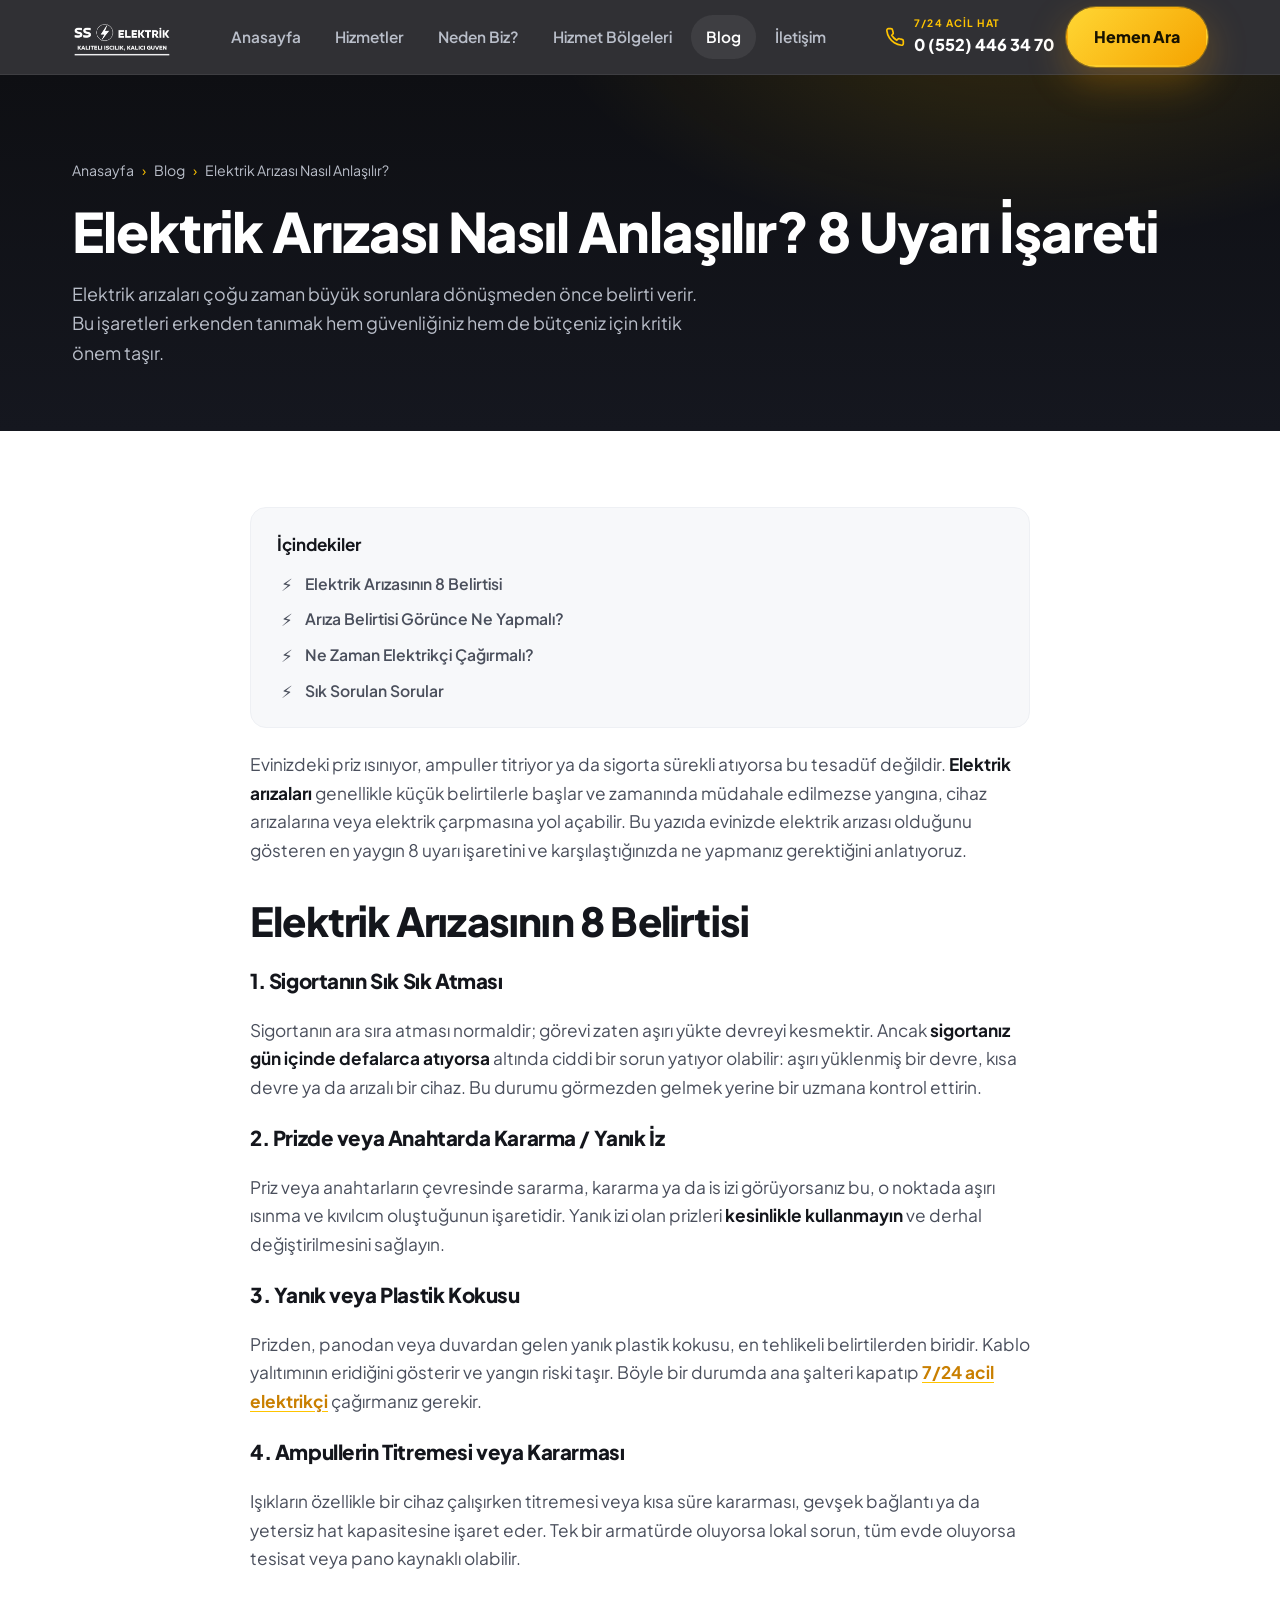
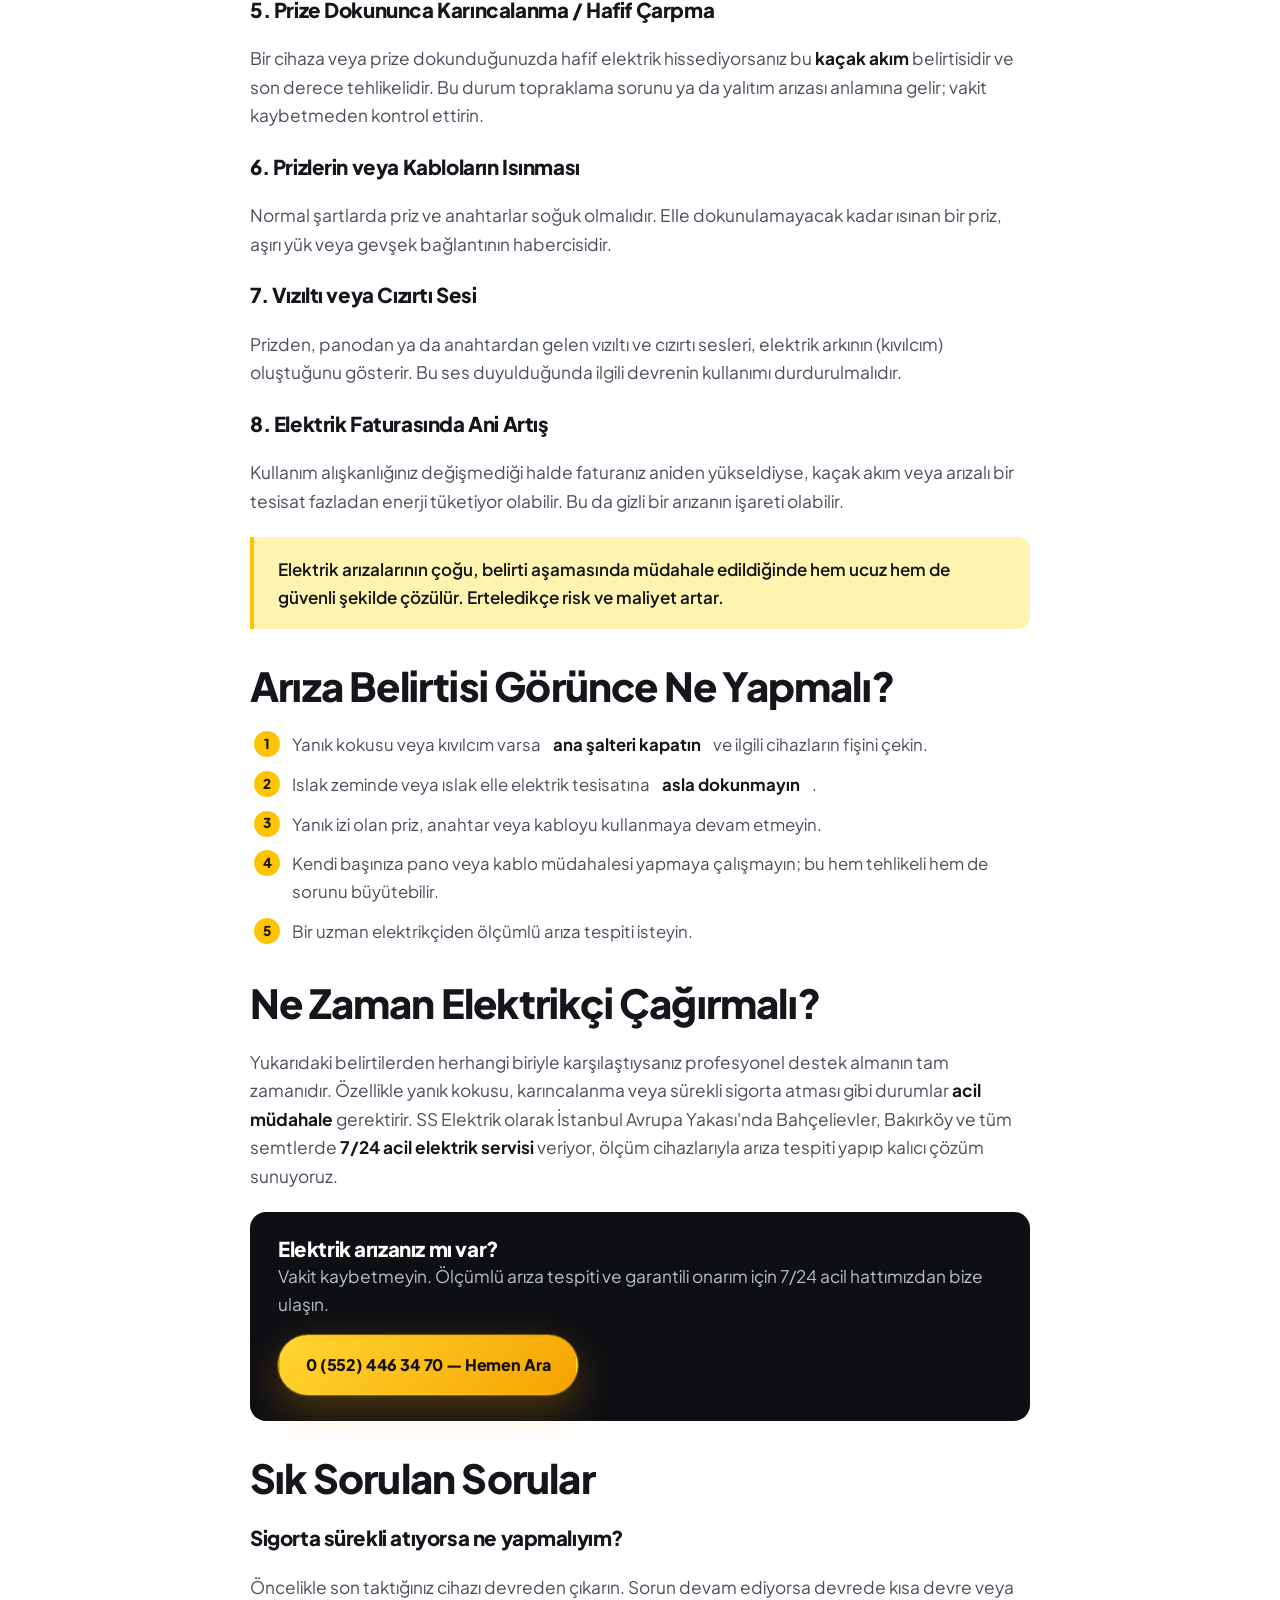
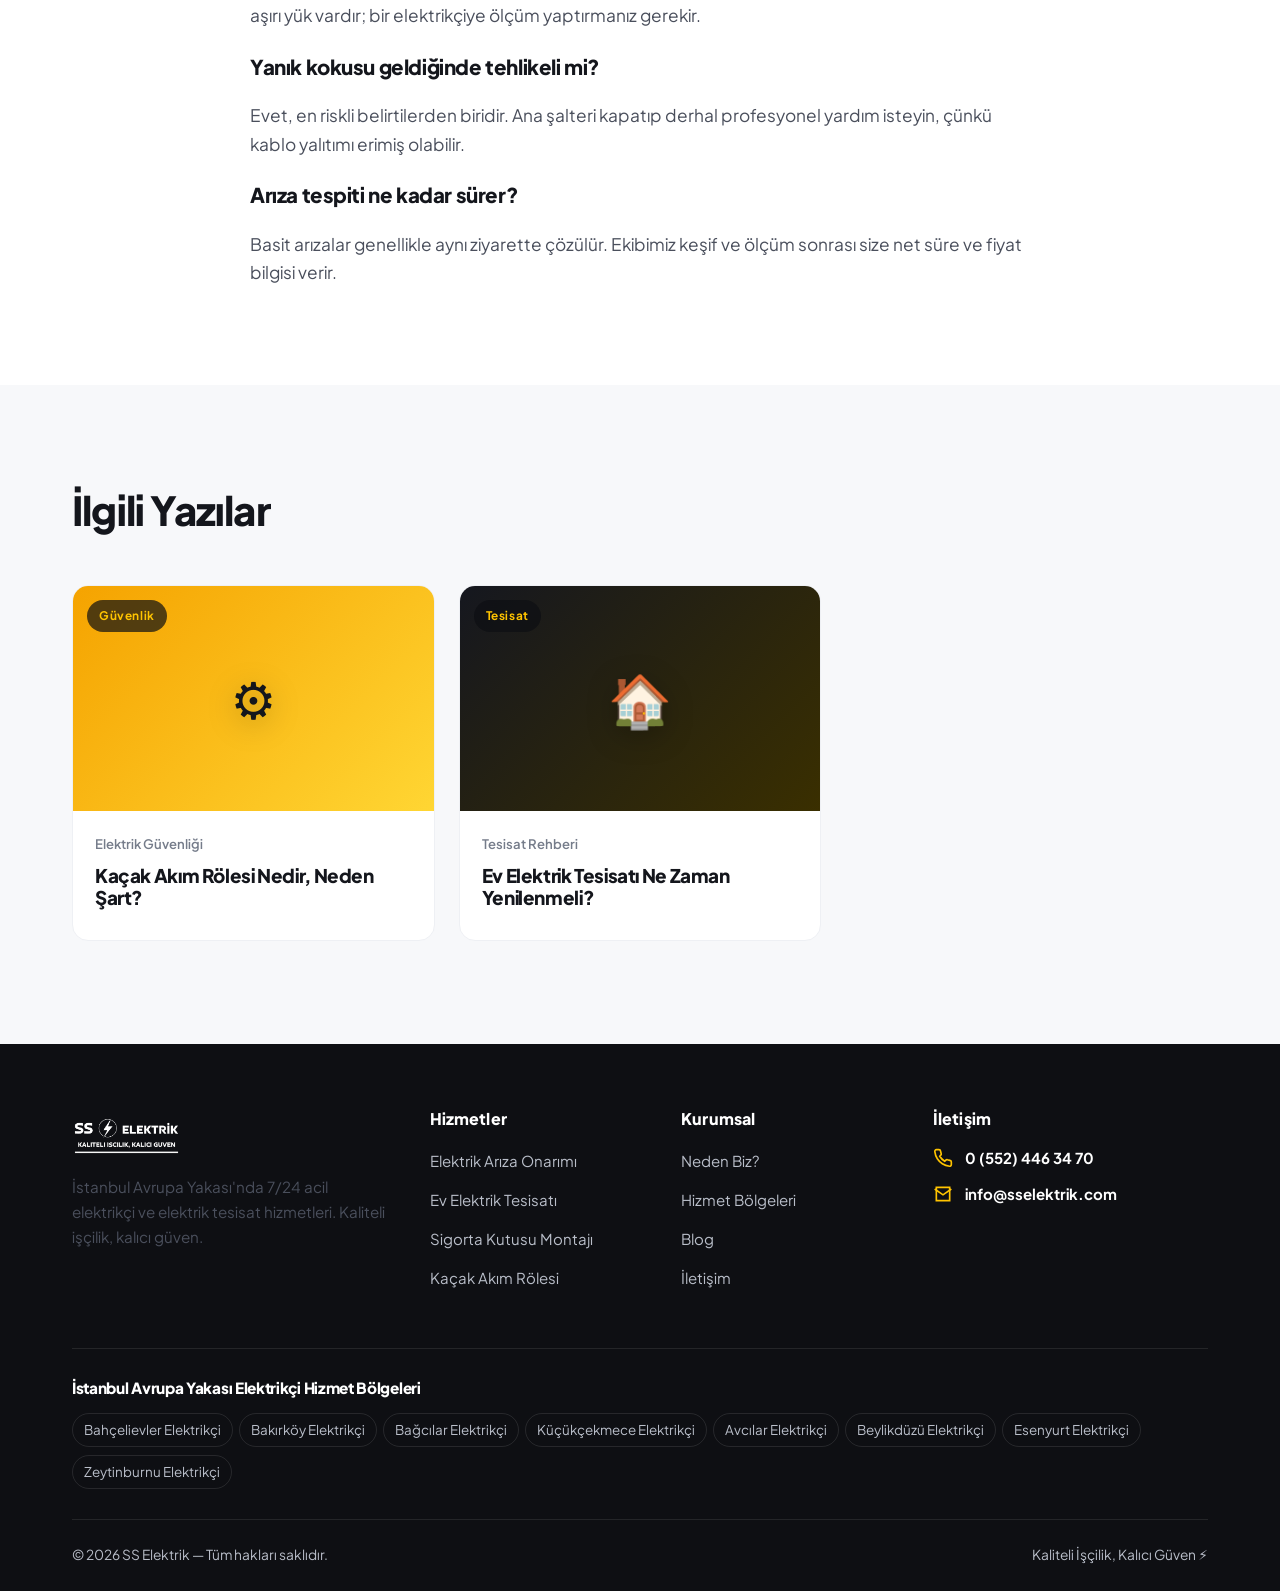
==== blog-elektrik-arizasi-nasil-anlasilir.html @ e943d716 "SS Elektrik web sitesi ilk sürüm" ====
<!doctype html>
<html lang="tr">
<head>
<meta charset="utf-8">
<meta name="viewport" content="width=device-width, initial-scale=1">
<title>Elektrik Arızası Nasıl Anlaşılır? 8 Uyarı İşareti | SS Elektrik</title>
<meta name="description" content="Evinizde elektrik arızası olduğunu gösteren 8 önemli belirti: sigorta atması, prizde kararma, yanık kokusu ve daha fazlası. İstanbul Avrupa Yakası 7/24 acil elektrikçi için SS Elektrik.">
<meta name="keywords" content="elektrik arızası nasıl anlaşılır, sigorta atması, prizde kararma, elektrik kaçağı belirtileri, kısa devre, acil elektrikçi istanbul">
<meta name="author" content="SS Elektrik">
<meta name="robots" content="index, follow, max-image-preview:large">
<link rel="canonical" href="https://sselektrik.com/blog-elektrik-arizasi-nasil-anlasilir.html">
<meta property="og:type" content="article">
<meta property="og:locale" content="tr_TR">
<meta property="og:title" content="Elektrik Arızası Nasıl Anlaşılır? 8 Uyarı İşareti">
<meta property="og:description" content="Evinizde elektrik arızası olduğunu gösteren 8 önemli belirti ve yapmanız gerekenler.">
<meta property="og:url" content="https://sselektrik.com/blog-elektrik-arizasi-nasil-anlasilir.html">
<meta property="og:image" content="https://sselektrik.com/assets/logo-color.png">
<meta name="theme-color" content="#0E0F13">
<link rel="icon" type="image/png" href="assets/logo-color.png">
<link rel="preconnect" href="https://fonts.googleapis.com">
<link rel="preconnect" href="https://fonts.gstatic.com" crossorigin>
<link href="https://fonts.googleapis.com/css2?family=Plus+Jakarta+Sans:wght@400;500;600;700;800&display=swap" rel="stylesheet">
<link rel="stylesheet" href="css/style.css">
<script type="application/ld+json">
{
  "@context": "https://schema.org",
  "@type": "BlogPosting",
  "headline": "Elektrik Arızası Nasıl Anlaşılır? 8 Uyarı İşareti",
  "description": "Evinizde elektrik arızası olduğunu gösteren 8 önemli belirti ve yapmanız gerekenler.",
  "image": "https://sselektrik.com/assets/logo-color.png",
  "author": { "@type": "Organization", "name": "SS Elektrik" },
  "publisher": { "@type": "Organization", "name": "SS Elektrik", "logo": { "@type": "ImageObject", "url": "https://sselektrik.com/assets/logo-color.png" } },
  "datePublished": "2026-01-15",
  "dateModified": "2026-07-08",
  "mainEntityOfPage": "https://sselektrik.com/blog-elektrik-arizasi-nasil-anlasilir.html"
}
</script>
</head>
<body>

<header class="site-header">
  <div class="container header-inner">
    <a href="index.html" class="brand"><img src="assets/logo-white.png" alt="SS Elektrik logo"></a>
    <nav class="nav" aria-label="Ana menü">
      <a href="index.html">Anasayfa</a>
      <a href="index.html#hizmetler">Hizmetler</a>
      <a href="index.html#neden-biz">Neden Biz?</a>
      <a href="index.html#bolgeler">Hizmet Bölgeleri</a>
      <a href="blog.html" class="active">Blog</a>
      <a href="index.html#iletisim">İletişim</a>
    </nav>
    <div class="header-cta">
      <a href="tel:+905524463470" class="header-phone">
        <svg viewBox="0 0 24 24" fill="none" stroke="currentColor" stroke-width="2"><path d="M22 16.9v3a2 2 0 0 1-2.2 2 19.8 19.8 0 0 1-8.6-3 19.5 19.5 0 0 1-6-6 19.8 19.8 0 0 1-3-8.6A2 2 0 0 1 4.1 2h3a2 2 0 0 1 2 1.7c.1 1 .4 1.9.7 2.8a2 2 0 0 1-.5 2.1L8.1 9.9a16 16 0 0 0 6 6l1.3-1.3a2 2 0 0 1 2.1-.4c.9.3 1.8.6 2.8.7a2 2 0 0 1 1.7 2z"/></svg>
        <span><small>7/24 Acil Hat</small>0 (552) 446 34 70</span>
      </a>
      <a href="tel:+905524463470" class="btn btn-primary">Hemen Ara</a>
    </div>
    <button class="nav-toggle" aria-label="Menüyü aç"><svg viewBox="0 0 24 24" fill="none" stroke="currentColor" stroke-width="2"><path d="M3 12h18M3 6h18M3 18h18"/></svg></button>
  </div>
</header>

<section class="page-hero">
  <div class="container">
    <nav class="breadcrumb"><a href="index.html">Anasayfa</a> <span>›</span> <a href="blog.html">Blog</a> <span>›</span> Elektrik Arızası Nasıl Anlaşılır?</nav>
    <h1>Elektrik Arızası Nasıl Anlaşılır? 8 Uyarı İşareti</h1>
    <p class="lead">Elektrik arızaları çoğu zaman büyük sorunlara dönüşmeden önce belirti verir. Bu işaretleri erkenden tanımak hem güvenliğiniz hem de bütçeniz için kritik önem taşır.</p>
  </div>
</section>

<article class="article container">
  <div class="toc">
    <b>İçindekiler</b>
    <ul>
      <li><a href="#belirtiler">Elektrik Arızasının 8 Belirtisi</a></li>
      <li><a href="#ne-yapmali">Arıza Belirtisi Görünce Ne Yapmalı?</a></li>
      <li><a href="#profesyonel">Ne Zaman Elektrikçi Çağırmalı?</a></li>
      <li><a href="#sss">Sık Sorulan Sorular</a></li>
    </ul>
  </div>

  <p>Evinizdeki priz ısınıyor, ampuller titriyor ya da sigorta sürekli atıyorsa bu tesadüf değildir. <strong>Elektrik arızaları</strong> genellikle küçük belirtilerle başlar ve zamanında müdahale edilmezse yangına, cihaz arızalarına veya elektrik çarpmasına yol açabilir. Bu yazıda evinizde elektrik arızası olduğunu gösteren en yaygın 8 uyarı işaretini ve karşılaştığınızda ne yapmanız gerektiğini anlatıyoruz.</p>

  <h2 id="belirtiler">Elektrik Arızasının 8 Belirtisi</h2>

  <h3>1. Sigortanın Sık Sık Atması</h3>
  <p>Sigortanın ara sıra atması normaldir; görevi zaten aşırı yükte devreyi kesmektir. Ancak <strong>sigortanız gün içinde defalarca atıyorsa</strong> altında ciddi bir sorun yatıyor olabilir: aşırı yüklenmiş bir devre, kısa devre ya da arızalı bir cihaz. Bu durumu görmezden gelmek yerine bir uzmana kontrol ettirin.</p>

  <h3>2. Prizde veya Anahtarda Kararma / Yanık İz</h3>
  <p>Priz veya anahtarların çevresinde sararma, kararma ya da is izi görüyorsanız bu, o noktada aşırı ısınma ve kıvılcım oluştuğunun işaretidir. Yanık izi olan prizleri <strong>kesinlikle kullanmayın</strong> ve derhal değiştirilmesini sağlayın.</p>

  <h3>3. Yanık veya Plastik Kokusu</h3>
  <p>Prizden, panodan veya duvardan gelen yanık plastik kokusu, en tehlikeli belirtilerden biridir. Kablo yalıtımının eridiğini gösterir ve yangın riski taşır. Böyle bir durumda ana şalteri kapatıp <a href="index.html#iletisim" class="inline">7/24 acil elektrikçi</a> çağırmanız gerekir.</p>

  <h3>4. Ampullerin Titremesi veya Kararması</h3>
  <p>Işıkların özellikle bir cihaz çalışırken titremesi veya kısa süre kararması, gevşek bağlantı ya da yetersiz hat kapasitesine işaret eder. Tek bir armatürde oluyorsa lokal sorun, tüm evde oluyorsa tesisat veya pano kaynaklı olabilir.</p>

  <h3>5. Prize Dokununca Karıncalanma / Hafif Çarpma</h3>
  <p>Bir cihaza veya prize dokunduğunuzda hafif elektrik hissediyorsanız bu <strong>kaçak akım</strong> belirtisidir ve son derece tehlikelidir. Bu durum topraklama sorunu ya da yalıtım arızası anlamına gelir; vakit kaybetmeden kontrol ettirin.</p>

  <h3>6. Prizlerin veya Kabloların Isınması</h3>
  <p>Normal şartlarda priz ve anahtarlar soğuk olmalıdır. Elle dokunulamayacak kadar ısınan bir priz, aşırı yük veya gevşek bağlantının habercisidir.</p>

  <h3>7. Vızıltı veya Cızırtı Sesi</h3>
  <p>Prizden, panodan ya da anahtardan gelen vızıltı ve cızırtı sesleri, elektrik arkının (kıvılcım) oluştuğunu gösterir. Bu ses duyulduğunda ilgili devrenin kullanımı durdurulmalıdır.</p>

  <h3>8. Elektrik Faturasında Ani Artış</h3>
  <p>Kullanım alışkanlığınız değişmediği halde faturanız aniden yükseldiyse, kaçak akım veya arızalı bir tesisat fazladan enerji tüketiyor olabilir. Bu da gizli bir arızanın işareti olabilir.</p>

  <blockquote>Elektrik arızalarının çoğu, belirti aşamasında müdahale edildiğinde hem ucuz hem de güvenli şekilde çözülür. Erteledikçe risk ve maliyet artar.</blockquote>

  <h2 id="ne-yapmali">Arıza Belirtisi Görünce Ne Yapmalı?</h2>
  <ol>
    <li>Yanık kokusu veya kıvılcım varsa <strong>ana şalteri kapatın</strong> ve ilgili cihazların fişini çekin.</li>
    <li>Islak zeminde veya ıslak elle elektrik tesisatına <strong>asla dokunmayın</strong>.</li>
    <li>Yanık izi olan priz, anahtar veya kabloyu kullanmaya devam etmeyin.</li>
    <li>Kendi başınıza pano veya kablo müdahalesi yapmaya çalışmayın; bu hem tehlikeli hem de sorunu büyütebilir.</li>
    <li>Bir uzman elektrikçiden ölçümlü arıza tespiti isteyin.</li>
  </ol>

  <h2 id="profesyonel">Ne Zaman Elektrikçi Çağırmalı?</h2>
  <p>Yukarıdaki belirtilerden herhangi biriyle karşılaştıysanız profesyonel destek almanın tam zamanıdır. Özellikle yanık kokusu, karıncalanma veya sürekli sigorta atması gibi durumlar <strong>acil müdahale</strong> gerektirir. SS Elektrik olarak İstanbul Avrupa Yakası'nda Bahçelievler, Bakırköy ve tüm semtlerde <strong>7/24 acil elektrik servisi</strong> veriyor, ölçüm cihazlarıyla arıza tespiti yapıp kalıcı çözüm sunuyoruz.</p>

  <div class="callout">
    <h3>Elektrik arızanız mı var?</h3>
    <p>Vakit kaybetmeyin. Ölçümlü arıza tespiti ve garantili onarım için 7/24 acil hattımızdan bize ulaşın.</p>
    <a href="tel:+905524463470" class="btn btn-primary">0 (552) 446 34 70 — Hemen Ara</a>
  </div>

  <h2 id="sss">Sık Sorulan Sorular</h2>
  <h3>Sigorta sürekli atıyorsa ne yapmalıyım?</h3>
  <p>Öncelikle son taktığınız cihazı devreden çıkarın. Sorun devam ediyorsa devrede kısa devre veya aşırı yük vardır; bir elektrikçiye ölçüm yaptırmanız gerekir.</p>
  <h3>Yanık kokusu geldiğinde tehlikeli mi?</h3>
  <p>Evet, en riskli belirtilerden biridir. Ana şalteri kapatıp derhal profesyonel yardım isteyin, çünkü kablo yalıtımı erimiş olabilir.</p>
  <h3>Arıza tespiti ne kadar sürer?</h3>
  <p>Basit arızalar genellikle aynı ziyarette çözülür. Ekibimiz keşif ve ölçüm sonrası size net süre ve fiyat bilgisi verir.</p>
</article>

<!-- İlgili yazılar -->
<section class="section related">
  <div class="container">
    <div class="section-head"><h2>İlgili Yazılar</h2></div>
    <div class="blog-grid">
      <article class="post-card">
        <a href="blog-kacak-akim-rolesi-nedir.html" class="post-thumb t2"><span class="pt-icon">⚙️</span><span class="pt-tag">Güvenlik</span></a>
        <div class="post-body"><div class="meta">Elektrik Güvenliği</div><h3><a href="blog-kacak-akim-rolesi-nedir.html">Kaçak Akım Rölesi Nedir, Neden Şart?</a></h3></div>
      </article>
      <article class="post-card">
        <a href="blog-ev-elektrik-tesisati-yenileme.html" class="post-thumb t3"><span class="pt-icon">🏠</span><span class="pt-tag">Tesisat</span></a>
        <div class="post-body"><div class="meta">Tesisat Rehberi</div><h3><a href="blog-ev-elektrik-tesisati-yenileme.html">Ev Elektrik Tesisatı Ne Zaman Yenilenmeli?</a></h3></div>
      </article>
    </div>
  </div>
</section>

<footer class="site-footer">
  <div class="container">
    <div class="footer-top">
      <div class="footer-brand">
        <img src="assets/logo-white.png" alt="SS Elektrik logo">
        <p>İstanbul Avrupa Yakası'nda 7/24 acil elektrikçi ve elektrik tesisat hizmetleri. Kaliteli işçilik, kalıcı güven.</p>
      </div>
      <div class="footer-col">
        <h4>Hizmetler</h4>
        <ul>
          <li><a href="index.html#hizmetler">Elektrik Arıza Onarımı</a></li>
          <li><a href="index.html#hizmetler">Ev Elektrik Tesisatı</a></li>
          <li><a href="index.html#hizmetler">Sigorta Kutusu Montajı</a></li>
          <li><a href="index.html#hizmetler">Kaçak Akım Rölesi</a></li>
        </ul>
      </div>
      <div class="footer-col">
        <h4>Kurumsal</h4>
        <ul>
          <li><a href="index.html#neden-biz">Neden Biz?</a></li>
          <li><a href="index.html#bolgeler">Hizmet Bölgeleri</a></li>
          <li><a href="blog.html">Blog</a></li>
          <li><a href="index.html#iletisim">İletişim</a></li>
        </ul>
      </div>
      <div class="footer-col">
        <h4>İletişim</h4>
        <ul class="footer-contact">
          <li><svg viewBox="0 0 24 24" fill="none" stroke="currentColor" stroke-width="2"><path d="M22 16.9v3a2 2 0 0 1-2.2 2 19.8 19.8 0 0 1-8.6-3 19.5 19.5 0 0 1-6-6 19.8 19.8 0 0 1-3-8.6A2 2 0 0 1 4.1 2h3a2 2 0 0 1 2 1.7c.1 1 .4 1.9.7 2.8a2 2 0 0 1-.5 2.1L8.1 9.9a16 16 0 0 0 6 6l1.3-1.3a2 2 0 0 1 2.1-.4c.9.3 1.8.6 2.8.7a2 2 0 0 1 1.7 2z"/></svg><a href="tel:+905524463470">0 (552) 446 34 70</a></li>
          <li><svg viewBox="0 0 24 24" fill="none" stroke="currentColor" stroke-width="2"><path d="M4 4h16v16H4z"/><path d="m22 6-10 7L2 6"/></svg><a href="mailto:info@sselektrik.com">info@sselektrik.com</a></li>
        </ul>
      </div>
    </div>
    <div class="footer-areas">
      <h4>İstanbul Avrupa Yakası Elektrikçi Hizmet Bölgeleri</h4>
      <div class="area-links">
        <a href="index.html#bolgeler">Bahçelievler Elektrikçi</a>
        <a href="index.html#bolgeler">Bakırköy Elektrikçi</a>
        <a href="index.html#bolgeler">Bağcılar Elektrikçi</a>
        <a href="index.html#bolgeler">Küçükçekmece Elektrikçi</a>
        <a href="index.html#bolgeler">Avcılar Elektrikçi</a>
        <a href="index.html#bolgeler">Beylikdüzü Elektrikçi</a>
        <a href="index.html#bolgeler">Esenyurt Elektrikçi</a>
        <a href="index.html#bolgeler">Zeytinburnu Elektrikçi</a>
      </div>
    </div>
    <div class="footer-bottom">
      <span>© <span id="year">2026</span> SS Elektrik — Tüm hakları saklıdır.</span>
      <span>Kaliteli İşçilik, Kalıcı Güven ⚡</span>
    </div>
  </div>
</footer>

<div class="mobile-call-bar">
  <a href="tel:+905524463470" class="m-call"><svg viewBox="0 0 24 24" fill="none" stroke="currentColor" stroke-width="2"><path d="M22 16.9v3a2 2 0 0 1-2.2 2 19.8 19.8 0 0 1-8.6-3 19.5 19.5 0 0 1-6-6 19.8 19.8 0 0 1-3-8.6A2 2 0 0 1 4.1 2h3a2 2 0 0 1 2 1.7c.1 1 .4 1.9.7 2.8a2 2 0 0 1-.5 2.1L8.1 9.9a16 16 0 0 0 6 6l1.3-1.3a2 2 0 0 1 2.1-.4c.9.3 1.8.6 2.8.7a2 2 0 0 1 1.7 2z"/></svg> Hemen Ara</a>
  <a href="https://wa.me/905524463470" class="m-wa" target="_blank" rel="noopener"><svg viewBox="0 0 24 24" fill="currentColor"><path d="M.057 24l1.687-6.163a11.867 11.867 0 0 1-1.587-5.946C.16 5.335 5.495 0 12.05 0a11.817 11.817 0 0 1 8.413 3.488 11.824 11.824 0 0 1 3.48 8.414c-.003 6.557-5.338 11.892-11.893 11.892a11.9 11.9 0 0 1-5.688-1.448L.057 24zm6.597-3.807c1.676.995 3.276 1.591 5.392 1.592 5.448 0 9.886-4.434 9.889-9.885.002-5.462-4.415-9.89-9.881-9.892-5.452 0-9.887 4.434-9.889 9.884a9.87 9.87 0 0 0 1.517 5.26l-.999 3.648 3.741-.981zm11.387-5.464c-.074-.124-.272-.198-.57-.347-.297-.149-1.758-.868-2.031-.967-.272-.099-.47-.149-.669.149-.198.297-.768.967-.941 1.165-.173.198-.347.223-.644.074-.297-.149-1.255-.462-2.39-1.475-.883-.788-1.48-1.761-1.653-2.059-.173-.297-.018-.458.13-.606.134-.133.297-.347.446-.521.151-.172.2-.296.3-.495.099-.198.05-.372-.025-.521-.075-.148-.669-1.611-.916-2.206-.242-.579-.487-.501-.669-.51l-.57-.01c-.198 0-.52.074-.792.372s-1.04 1.017-1.04 2.479 1.065 2.876 1.213 3.074c.149.198 2.095 3.2 5.076 4.487.709.306 1.263.489 1.694.626.712.226 1.36.194 1.872.118.571-.085 1.758-.719 2.006-1.413.248-.695.248-1.29.173-1.414z"/></svg> WhatsApp</a>
</div>

<script src="js/main.js"></script>
</body>
</html>
---- css/style.css ----
/* ==========================================================================
   SS ELEKTRİK — Kurumsal Web Sitesi
   Marka: Sarı / Altın tonları • Koyu zemin • Acil elektrik servisi
   ========================================================================== */

:root {
  /* Marka renkleri */
  --yellow: #FFC400;
  --yellow-bright: #FFD633;
  --yellow-soft: #FFF3B0;
  --gold: #F5A300;
  --gold-deep: #C97F00;

  /* Nötr / zemin */
  --ink: #0E0F13;
  --ink-2: #15171F;
  --ink-3: #1D2029;
  --line: #2A2D38;

  --paper: #FFFFFF;
  --paper-2: #F7F8FA;
  --paper-3: #EEF0F4;

  --text: #14161C;
  --text-soft: #4A4F5C;
  --text-mut: #757C8A;
  --text-invert: #F4F5F7;
  --text-invert-soft: #B9BEC9;

  --danger: #E4362B;

  /* Sistem */
  --radius: 16px;
  --radius-sm: 10px;
  --radius-lg: 26px;
  --shadow-sm: 0 2px 8px rgba(14, 15, 19, .06);
  --shadow: 0 12px 34px rgba(14, 15, 19, .10);
  --shadow-lg: 0 26px 60px rgba(14, 15, 19, .16);
  --glow: 0 0 0 1px rgba(255,196,0,.35), 0 14px 40px rgba(255,163,0,.28);
  --maxw: 1180px;
  --ease: cubic-bezier(.22,.61,.36,1);

  --font: "Plus Jakarta Sans", "Segoe UI", system-ui, -apple-system, Roboto, Arial, sans-serif;
}

/* Reset ------------------------------------------------------------------ */
* { margin: 0; padding: 0; box-sizing: border-box; }
html { scroll-behavior: smooth; -webkit-text-size-adjust: 100%; }
body {
  font-family: var(--font);
  color: var(--text);
  background: var(--paper);
  line-height: 1.65;
  font-size: 17px;
  overflow-x: hidden;
  -webkit-font-smoothing: antialiased;
}
img { max-width: 100%; display: block; }
a { color: inherit; text-decoration: none; }
ul { list-style: none; }
h1, h2, h3, h4 { line-height: 1.15; font-weight: 800; letter-spacing: -.02em; color: var(--text); }
h1 { font-size: clamp(2rem, 5.2vw, 3.4rem); }
h2 { font-size: clamp(1.6rem, 3.6vw, 2.5rem); }
h3 { font-size: clamp(1.15rem, 2vw, 1.4rem); }
p  { color: var(--text-soft); }
section { position: relative; }
[id] { scroll-margin-top: 88px; } /* sticky header altında başlıklar gizlenmesin */

.container { width: 100%; max-width: var(--maxw); margin-inline: auto; padding-inline: 22px; }

/* Yardımcılar ------------------------------------------------------------ */
.eyebrow {
  display: inline-flex; align-items: center; gap: 8px;
  font-size: .82rem; font-weight: 700; letter-spacing: .12em; text-transform: uppercase;
  color: var(--gold-deep); background: var(--yellow-soft);
  padding: 7px 14px; border-radius: 100px; border: 1px solid rgba(197,127,0,.18);
}
.eyebrow.on-dark { color: var(--yellow); background: rgba(255,196,0,.10); border-color: rgba(255,196,0,.25); }

.section { padding: clamp(60px, 8vw, 108px) 0; }
.section-head { max-width: 720px; margin-bottom: 52px; }
.section-head.center { margin-inline: auto; text-align: center; }
.section-head p { margin-top: 14px; font-size: 1.08rem; }
.text-yellow { color: var(--gold-deep); }

/* Butonlar --------------------------------------------------------------- */
.btn {
  display: inline-flex; align-items: center; justify-content: center; gap: 10px;
  font-weight: 800; font-size: 1rem; letter-spacing: -.01em;
  padding: 15px 26px; border-radius: 100px; cursor: pointer; border: 2px solid transparent;
  transition: transform .2s var(--ease), box-shadow .25s var(--ease), background .2s;
  white-space: nowrap;
}
.btn svg { width: 19px; height: 19px; }
.btn-primary { background: linear-gradient(135deg, var(--yellow-bright), var(--gold)); color: #171200; box-shadow: var(--glow); }
.btn-primary:hover { transform: translateY(-3px); box-shadow: 0 0 0 1px rgba(255,196,0,.5), 0 20px 48px rgba(255,163,0,.4); }
.btn-ghost { background: transparent; color: var(--text); border-color: var(--paper-3); }
.btn-ghost:hover { border-color: var(--gold); color: var(--gold-deep); transform: translateY(-2px); }
.btn-ghost.on-dark { color: var(--text-invert); border-color: var(--line); }
.btn-ghost.on-dark:hover { border-color: var(--yellow); color: var(--yellow); }
.btn-wa { background: #25D366; color: #fff; border-color: #25D366; }
.btn-wa:hover { background: #1eb457; border-color: #1eb457; transform: translateY(-3px); box-shadow: 0 16px 36px rgba(37,211,102,.35); }
.btn-wa svg { width: 20px; height: 20px; }
.btn-lg { padding: 17px 34px; font-size: 1.06rem; }
.btn-block { width: 100%; }

/* Header ----------------------------------------------------------------- */
.site-header {
  position: sticky; top: 0; z-index: 60;
  background: rgba(14,15,19,.86); backdrop-filter: blur(14px);
  border-bottom: 1px solid rgba(255,255,255,.07);
  transition: background .3s;
}
.header-inner { display: flex; align-items: center; justify-content: space-between; gap: 20px; height: 74px; }
.brand { display: flex; align-items: center; gap: 12px; }
.brand img { height: 42px; width: auto; }
.brand .brand-txt { display: flex; flex-direction: column; line-height: 1; }
.brand .brand-txt b { color: #fff; font-size: 1.18rem; font-weight: 800; letter-spacing: -.01em; }
.brand .brand-txt span { color: var(--yellow); font-size: .64rem; letter-spacing: .18em; font-weight: 700; margin-top: 4px; text-transform: uppercase; }

.nav { display: flex; align-items: center; gap: 4px; }
.nav a {
  color: var(--text-invert-soft); font-weight: 600; font-size: .96rem;
  padding: 9px 15px; border-radius: 100px; transition: color .2s, background .2s;
}
.nav a:hover, .nav a.active { color: #fff; background: rgba(255,255,255,.07); }
.header-cta { display: flex; align-items: center; gap: 12px; }
.header-phone {
  display: inline-flex; align-items: center; gap: 9px; color: #fff; font-weight: 800; font-size: 1.02rem;
  white-space: nowrap;
}
.header-phone svg { width: 20px; height: 20px; color: var(--yellow); }
.header-phone small { display: block; font-size: .64rem; color: var(--yellow); letter-spacing: .1em; font-weight: 700; text-transform: uppercase; }

.nav-toggle { display: none; background: rgba(255,255,255,.08); border: 1px solid rgba(255,255,255,.14); width: 46px; height: 46px; border-radius: 12px; cursor: pointer; color:#fff; }
.nav-toggle svg { width: 24px; height: 24px; margin: auto; }

/* Hero ------------------------------------------------------------------- */
.hero {
  position: relative; color: var(--text-invert);
  background:
    radial-gradient(1000px 500px at 80% -10%, rgba(255,196,0,.18), transparent 60%),
    radial-gradient(700px 500px at 0% 20%, rgba(255,163,0,.10), transparent 55%),
    linear-gradient(180deg, var(--ink) 0%, var(--ink-2) 100%);
  overflow: hidden;
}
.hero::after {
  content:""; position:absolute; inset:0; opacity:.5; pointer-events:none;
  background-image: linear-gradient(rgba(255,255,255,.035) 1px, transparent 1px), linear-gradient(90deg, rgba(255,255,255,.035) 1px, transparent 1px);
  background-size: 46px 46px; mask-image: radial-gradient(80% 70% at 60% 20%, #000, transparent 75%);
}
.hero-inner { position: relative; z-index: 2; display: grid; grid-template-columns: 1.05fr .95fr; gap: 40px; align-items: center; padding: clamp(52px, 7vw, 92px) 0; }
.hero h1 { color: #fff; margin: 20px 0 18px; }
.hero h1 span { color: var(--yellow); }
.hero .lead { font-size: 1.18rem; color: var(--text-invert-soft); max-width: 560px; }
.hero-actions { display: flex; flex-wrap: wrap; gap: 14px; margin-top: 30px; }
.hero-trust { display: flex; flex-wrap: wrap; gap: 22px; margin-top: 34px; padding-top: 26px; border-top: 1px solid rgba(255,255,255,.1); }
.hero-trust .ht { display: flex; align-items: center; gap: 11px; }
.hero-trust .ht b { display:block; color:#fff; font-size: 1.32rem; font-weight: 800; }
.hero-trust .ht small { color: var(--text-invert-soft); font-size: .84rem; }
.hero-trust .ht i { color: var(--yellow); font-style: normal; display:grid; place-items:center; width:42px; height:42px; border-radius:12px; background: rgba(255,196,0,.12); border:1px solid rgba(255,196,0,.22); }
.hero-trust .ht i svg { width: 22px; height: 22px; }

/* Hero kart */
.hero-card {
  background: linear-gradient(160deg, rgba(255,255,255,.09), rgba(255,255,255,.03));
  border: 1px solid rgba(255,255,255,.14); border-radius: var(--radius-lg);
  padding: 30px; box-shadow: var(--shadow-lg); backdrop-filter: blur(8px);
}
.hero-card .hc-top { display: flex; align-items: center; gap: 14px; padding-bottom: 20px; border-bottom: 1px solid rgba(255,255,255,.12); }
.hero-card .hc-bolt { width: 54px; height: 54px; border-radius: 15px; display: grid; place-items: center; background: linear-gradient(135deg, var(--yellow-bright), var(--gold)); color:#1a1400; flex: 0 0 auto; box-shadow: 0 8px 24px rgba(255,163,0,.4); }
.hero-card .hc-bolt svg { width: 28px; height: 28px; }
.hero-card .hc-top b { color:#fff; font-size: 1.1rem; display:block; }
.hero-card .hc-top small { color: var(--text-invert-soft); }
.hero-card ul { margin: 22px 0; display: grid; gap: 14px; }
.hero-card li { display: flex; align-items: flex-start; gap: 12px; color: var(--text-invert); font-weight: 600; font-size: .98rem; }
.hero-card li svg { width: 21px; height: 21px; color: var(--yellow); flex: 0 0 auto; margin-top: 2px; }
.hero-badge-24 {
  display:inline-flex; align-items:center; gap:8px; background: var(--danger); color:#fff;
  font-weight:800; font-size:.8rem; letter-spacing:.06em; padding:7px 14px; border-radius:100px; margin-bottom: 6px;
}
.hero-badge-24 .dot { width:8px; height:8px; border-radius:50%; background:#fff; animation: pulse 1.4s infinite; }
@keyframes pulse { 0%,100%{opacity:1} 50%{opacity:.3} }

/* Şerit (marquee benzeri güven barı) ------------------------------------- */
.trust-bar { background: var(--yellow); color: #1a1400; }
.trust-bar .container { display: flex; flex-wrap: wrap; align-items: center; justify-content: center; gap: 14px 34px; padding: 16px 22px; }
.trust-bar .tb { display: inline-flex; align-items: center; gap: 9px; font-weight: 700; font-size: .96rem; }
.trust-bar svg { width: 20px; height: 20px; }

/* Hizmetler -------------------------------------------------------------- */
.services-grid { display: grid; grid-template-columns: repeat(3, 1fr); gap: 20px; }
.svc-card {
  position: relative; background: var(--paper); border: 1px solid var(--paper-3); border-radius: var(--radius);
  padding: 26px 24px; transition: transform .25s var(--ease), box-shadow .25s var(--ease), border-color .25s;
  overflow: hidden;
}
.svc-card::before { content:""; position:absolute; left:0; top:0; height:4px; width:100%; background: linear-gradient(90deg, var(--yellow), var(--gold)); transform: scaleX(0); transform-origin: left; transition: transform .3s var(--ease); }
.svc-card:hover { transform: translateY(-6px); box-shadow: var(--shadow); border-color: var(--yellow-soft); }
.svc-card:hover::before { transform: scaleX(1); }
.svc-icon { width: 56px; height: 56px; border-radius: 15px; display: grid; place-items: center; font-size: 1.7rem; background: var(--yellow-soft); margin-bottom: 18px; border: 1px solid rgba(197,127,0,.14); }
.svc-card h3 { margin-bottom: 9px; }
.svc-card p { font-size: .96rem; margin-bottom: 14px; }
.svc-card .svc-more { color: var(--gold-deep); font-weight: 700; font-size: .92rem; display: inline-flex; align-items: center; gap: 6px; }
.svc-card .svc-more svg { width: 16px; height: 16px; transition: transform .2s; }
.svc-card:hover .svc-more svg { transform: translateX(4px); }

/* Detaylı hizmet listesi (SEO) ------------------------------------------- */
.svc-list-wrap { background: var(--paper-2); }
.svc-columns { display: grid; grid-template-columns: repeat(3, 1fr); gap: 12px 26px; margin-top: 8px; }
.svc-columns li {
  display: flex; align-items: center; gap: 12px; padding: 13px 16px; background: var(--paper);
  border: 1px solid var(--paper-3); border-radius: 12px; font-weight: 600; font-size: .96rem; color: var(--text);
  transition: border-color .2s, transform .2s;
}
.svc-columns li:hover { border-color: var(--yellow); transform: translateX(4px); }
.svc-columns li .em { font-size: 1.25rem; flex: 0 0 auto; }

/* Neden biz -------------------------------------------------------------- */
.why { background: var(--ink); color: var(--text-invert); }
.why h2, .why h3 { color: #fff; }
.why-grid { display: grid; grid-template-columns: repeat(4, 1fr); gap: 18px; }
.why-card { background: linear-gradient(160deg, rgba(255,255,255,.055), rgba(255,255,255,.02)); border: 1px solid rgba(255,255,255,.1); border-radius: var(--radius); padding: 26px 22px; transition: border-color .25s, transform .25s; }
.why-card:hover { border-color: rgba(255,196,0,.4); transform: translateY(-5px); }
.why-card .wi { width: 52px; height: 52px; border-radius: 14px; background: rgba(255,196,0,.12); border:1px solid rgba(255,196,0,.24); color: var(--yellow); display: grid; place-items: center; margin-bottom: 16px; }
.why-card .wi svg { width: 26px; height: 26px; }
.why-card p { color: var(--text-invert-soft); font-size: .95rem; margin-top: 8px; }

/* Süreç ------------------------------------------------------------------ */
.steps { display: grid; grid-template-columns: repeat(4, 1fr); gap: 20px; counter-reset: step; }
.step { position: relative; padding: 28px 22px; background: var(--paper); border: 1px solid var(--paper-3); border-radius: var(--radius); }
.step .num { counter-increment: step; font-size: 2.4rem; font-weight: 800; color: var(--yellow); line-height: 1; -webkit-text-stroke: 1px var(--gold-deep); }
.step h3 { margin: 12px 0 8px; font-size: 1.15rem; }
.step p { font-size: .93rem; }

/* Bölgeler --------------------------------------------------------------- */
.areas { background: var(--paper-2); }
.area-tags { display: flex; flex-wrap: wrap; gap: 10px; margin-top: 8px; }
.area-tags a {
  padding: 10px 18px; background: var(--paper); border: 1px solid var(--paper-3); border-radius: 100px;
  font-weight: 600; font-size: .93rem; color: var(--text-soft); transition: all .2s;
}
.area-tags a:hover { background: var(--yellow); color: #1a1400; border-color: var(--yellow); transform: translateY(-2px); }

/* CTA şerit -------------------------------------------------------------- */
.cta-band {
  background:
    radial-gradient(600px 300px at 100% 0%, rgba(255,196,0,.22), transparent 60%),
    linear-gradient(135deg, var(--ink), var(--ink-2));
  color: #fff; border-radius: var(--radius-lg); padding: clamp(36px, 5vw, 60px);
  display: flex; align-items: center; justify-content: space-between; gap: 30px; flex-wrap: wrap;
  border: 1px solid rgba(255,196,0,.22);
}
.cta-band h2 { color: #fff; }
.cta-band p { color: var(--text-invert-soft); margin-top: 10px; max-width: 520px; }
.cta-band .cta-actions { display: flex; gap: 14px; flex-wrap: wrap; }

/* Blog ------------------------------------------------------------------- */
.blog-grid { display: grid; grid-template-columns: repeat(3, 1fr); gap: 24px; }
.post-card { display: flex; flex-direction: column; background: var(--paper); border: 1px solid var(--paper-3); border-radius: var(--radius); overflow: hidden; transition: transform .25s var(--ease), box-shadow .25s; }
.post-card:hover { transform: translateY(-6px); box-shadow: var(--shadow); }
.post-thumb { aspect-ratio: 16/10; display: grid; place-items: center; position: relative; overflow: hidden; }
.post-thumb.t1 { background: linear-gradient(135deg, #1D2029, #2A2D38); }
.post-thumb.t2 { background: linear-gradient(135deg, var(--gold), var(--yellow-bright)); }
.post-thumb.t3 { background: linear-gradient(135deg, #15171F, #3a2f00); }
.post-thumb .pt-icon { font-size: 3.2rem; filter: drop-shadow(0 6px 14px rgba(0,0,0,.25)); }
.post-thumb .pt-tag { position: absolute; top: 14px; left: 14px; background: rgba(14,15,19,.7); color: var(--yellow); font-size: .74rem; font-weight: 700; padding: 6px 12px; border-radius: 100px; letter-spacing: .05em; }
.post-body { padding: 22px; display: flex; flex-direction: column; flex: 1; }
.post-body .meta { font-size: .82rem; color: var(--text-mut); font-weight: 600; margin-bottom: 10px; }
.post-body h3 { font-size: 1.18rem; margin-bottom: 10px; }
.post-body p { font-size: .95rem; flex: 1; }
.post-body .read { margin-top: 16px; color: var(--gold-deep); font-weight: 700; font-size: .92rem; display: inline-flex; align-items: center; gap: 6px; }
.post-body .read svg { width: 16px; height: 16px; }

/* SSS -------------------------------------------------------------------- */
.faq { max-width: 820px; margin-inline: auto; }
.faq-item { border: 1px solid var(--paper-3); border-radius: var(--radius-sm); margin-bottom: 12px; overflow: hidden; background: var(--paper); transition: border-color .2s; }
.faq-item[open] { border-color: var(--yellow); }
.faq-item summary { list-style: none; cursor: pointer; padding: 20px 22px; font-weight: 700; font-size: 1.06rem; display: flex; align-items: center; justify-content: space-between; gap: 16px; color: var(--text); }
.faq-item summary::-webkit-details-marker { display: none; }
.faq-item summary .ic { flex: 0 0 auto; width: 26px; height: 26px; border-radius: 50%; background: var(--yellow-soft); color: var(--gold-deep); display: grid; place-items: center; font-weight: 800; transition: transform .25s; }
.faq-item[open] summary .ic { transform: rotate(45deg); background: var(--yellow); }
.faq-item .faq-a { padding: 0 22px 22px; color: var(--text-soft); font-size: .98rem; }

/* Footer ----------------------------------------------------------------- */
.site-footer { background: var(--ink); color: var(--text-invert-soft); padding-top: 66px; }
.footer-top { display: grid; grid-template-columns: 1.5fr 1fr 1fr 1.3fr; gap: 40px; padding-bottom: 46px; border-bottom: 1px solid rgba(255,255,255,.09); }
.footer-brand img { height: 46px; margin-bottom: 18px; }
.footer-brand p { font-size: .95rem; max-width: 320px; }
.footer-social { display: flex; gap: 10px; margin-top: 20px; }
.footer-social a { width: 42px; height: 42px; border-radius: 11px; background: rgba(255,255,255,.06); border: 1px solid rgba(255,255,255,.1); display: grid; place-items: center; color: var(--text-invert-soft); transition: all .2s; }
.footer-social a:hover { background: var(--yellow); color: #1a1400; border-color: var(--yellow); }
.footer-social svg { width: 20px; height: 20px; }
.footer-col h4 { color: #fff; font-size: 1rem; margin-bottom: 18px; letter-spacing: .01em; }
.footer-col ul li { margin-bottom: 11px; }
.footer-col ul a { font-size: .94rem; transition: color .2s; }
.footer-col ul a:hover { color: var(--yellow); }
.footer-contact li { display: flex; align-items: flex-start; gap: 12px; margin-bottom: 16px; font-size: .94rem; }
.footer-contact li svg { width: 20px; height: 20px; color: var(--yellow); flex: 0 0 auto; margin-top: 2px; }
.footer-contact a { color: #fff; font-weight: 700; }

/* SEO bölge kelimeleri */
.footer-areas { padding: 30px 0; border-bottom: 1px solid rgba(255,255,255,.09); }
.footer-areas h4 { color: #fff; font-size: .96rem; margin-bottom: 16px; }
.footer-areas .area-links { display: flex; flex-wrap: wrap; gap: 8px 6px; }
.footer-areas .area-links a { font-size: .84rem; color: var(--text-invert-soft); padding: 5px 11px; border: 1px solid rgba(255,255,255,.1); border-radius: 100px; transition: all .2s; }
.footer-areas .area-links a:hover { color: var(--yellow); border-color: rgba(255,196,0,.4); }

.footer-bottom { display: flex; align-items: center; justify-content: space-between; gap: 16px; flex-wrap: wrap; padding: 24px 0; font-size: .86rem; }
.footer-bottom a:hover { color: var(--yellow); }

/* Yüzen aksiyon butonları ------------------------------------------------ */
.floating { position: fixed; right: 18px; bottom: 18px; z-index: 70; display: flex; flex-direction: column; gap: 12px; }
.fab { width: 58px; height: 58px; border-radius: 50%; display: grid; place-items: center; box-shadow: var(--shadow-lg); color: #fff; transition: transform .2s; }
.fab:hover { transform: scale(1.08); }
.fab svg { width: 28px; height: 28px; }
.fab.wa { background: #25D366; }
.fab.call { background: linear-gradient(135deg, var(--yellow-bright), var(--gold)); color: #1a1400; }
.fab.call::after { content:""; position:absolute; inset:0; border-radius:50%; box-shadow:0 0 0 0 rgba(255,196,0,.6); animation: ring 1.8s infinite; }
@keyframes ring { 0%{box-shadow:0 0 0 0 rgba(255,196,0,.55)} 70%{box-shadow:0 0 0 16px rgba(255,196,0,0)} 100%{box-shadow:0 0 0 0 rgba(255,196,0,0)} }
.fab { position: relative; }

/* Mobil çağrı barı */
.mobile-call-bar { display: none; }

/* Sayfa başlığı (iç sayfalar) -------------------------------------------- */
.page-hero { background: radial-gradient(800px 400px at 80% -20%, rgba(255,196,0,.16), transparent 60%), linear-gradient(180deg, var(--ink), var(--ink-2)); color: #fff; padding: clamp(48px, 7vw, 84px) 0 clamp(40px,6vw,64px); }
.page-hero h1 { color: #fff; }
.page-hero .lead { color: var(--text-invert-soft); font-size: 1.12rem; max-width: 640px; margin-top: 16px; }
.breadcrumb { display: flex; gap: 8px; align-items: center; font-size: .88rem; color: var(--text-invert-soft); margin-bottom: 18px; }
.breadcrumb a:hover { color: var(--yellow); }
.breadcrumb span { color: var(--yellow); }

/* Blog yazı içeriği ------------------------------------------------------ */
.article { max-width: 780px; margin-inline: auto; padding: clamp(44px,6vw,76px) 0; }
.article > * { margin-bottom: 22px; }
.article h2 { margin-top: 34px; }
.article h3 { margin-top: 26px; font-size: 1.28rem; }
.article p { font-size: 1.08rem; color: var(--text-soft); }
.article ul, .article ol { padding-left: 4px; display: grid; gap: 12px; }
.article ul li, .article ol li { display: flex; gap: 12px; align-items: flex-start; font-size: 1.05rem; color: var(--text-soft); }
.article ul li::before { content:"⚡"; flex:0 0 auto; }
.article ol { counter-reset: li; }
.article ol li { counter-increment: li; }
.article ol li::before { content: counter(li); flex:0 0 auto; width:26px; height:26px; border-radius:50%; background:var(--yellow); color:#1a1400; font-weight:800; font-size:.85rem; display:grid; place-items:center; }
.article blockquote { border-left: 4px solid var(--yellow); background: var(--yellow-soft); padding: 18px 24px; border-radius: 0 12px 12px 0; font-weight: 600; color: var(--text); }
.article .callout { background: var(--ink); color: var(--text-invert); border-radius: var(--radius); padding: 26px 28px; }
.article .callout h3 { color: #fff; margin-top: 0; }
.article .callout p { color: var(--text-invert-soft); }
.article .callout .btn { margin-top: 16px; }
.article strong { color: var(--text); }
.article a.inline { color: var(--gold-deep); font-weight: 700; text-decoration: underline; text-decoration-color: var(--yellow); text-underline-offset: 3px; }

.toc { background: var(--paper-2); border: 1px solid var(--paper-3); border-radius: var(--radius); padding: 22px 26px; }
.toc b { display: block; margin-bottom: 12px; }
.toc ul { display: grid; gap: 8px; }
.toc a { color: var(--text-soft); font-weight: 600; font-size: .98rem; }
.toc a:hover { color: var(--gold-deep); }

/* İlgili yazılar */
.related { background: var(--paper-2); }

/* İletişim / form -------------------------------------------------------- */
.contact-grid { display: grid; grid-template-columns: 1fr 1fr; gap: 40px; align-items: start; }
.contact-info li { display: flex; gap: 16px; align-items: flex-start; margin-bottom: 24px; }
.contact-info .ci-ic { width: 50px; height: 50px; border-radius: 14px; background: var(--yellow-soft); color: var(--gold-deep); display: grid; place-items: center; flex: 0 0 auto; }
.contact-info .ci-ic svg { width: 24px; height: 24px; }
.contact-info b { display: block; color: var(--text); font-size: 1.05rem; margin-bottom: 3px; }
.contact-info p, .contact-info a { color: var(--text-soft); font-size: .98rem; }
.contact-info a:hover { color: var(--gold-deep); }
.form-card { background: var(--paper); border: 1px solid var(--paper-3); border-radius: var(--radius-lg); padding: 32px; box-shadow: var(--shadow-sm); }
.field { margin-bottom: 18px; }
.field label { display: block; font-weight: 700; font-size: .9rem; margin-bottom: 8px; }
.field input, .field select, .field textarea {
  width: 100%; padding: 14px 16px; border: 1.5px solid var(--paper-3); border-radius: 12px; font-family: inherit;
  font-size: 1rem; color: var(--text); background: var(--paper-2); transition: border-color .2s, background .2s;
}
.field input:focus, .field select:focus, .field textarea:focus { outline: none; border-color: var(--yellow); background: #fff; box-shadow: 0 0 0 4px rgba(255,196,0,.14); }
.field textarea { resize: vertical; min-height: 120px; }
.form-note { font-size: .84rem; color: var(--text-mut); margin-top: 6px; }

/* Animasyon on-scroll */
.reveal { opacity: 0; transform: translateY(24px); transition: opacity .6s var(--ease), transform .6s var(--ease); }
.reveal.in { opacity: 1; transform: none; }

/* ==========================================================================
   Responsive
   ========================================================================== */
@media (max-width: 1000px) {
  .hero-inner { grid-template-columns: 1fr; }
  .hero-card { max-width: 520px; }
  .why-grid { grid-template-columns: repeat(2, 1fr); }
  .steps { grid-template-columns: repeat(2, 1fr); }
  .services-grid, .blog-grid { grid-template-columns: repeat(2, 1fr); }
  .svc-columns { grid-template-columns: repeat(2, 1fr); }
  .footer-top { grid-template-columns: 1fr 1fr; gap: 32px; }
  .contact-grid { grid-template-columns: 1fr; }
}
@media (max-width: 860px) {
  .nav, .header-phone small, .header-cta .btn { display: none; }
  .nav-toggle { display: grid; }
  .nav.open {
    display: flex; position: absolute; top: 74px; left: 0; right: 0; flex-direction: column; align-items: stretch;
    background: var(--ink); padding: 14px; gap: 4px; border-bottom: 1px solid rgba(255,255,255,.1);
  }
  .nav.open a { padding: 13px 16px; }
  .header-cta { display: flex; }
  .header-phone { display: inline-flex; }
}
@media (max-width: 640px) {
  body { font-size: 16px; }
  .services-grid, .blog-grid, .why-grid, .steps, .svc-columns { grid-template-columns: 1fr; }
  .footer-top { grid-template-columns: 1fr; }
  .cta-band { flex-direction: column; align-items: flex-start; }
  .cta-band .cta-actions { width: 100%; }
  .cta-band .cta-actions .btn { flex: 1; }
  .trust-bar .container { justify-content: flex-start; }
  .floating { display: none; }

  /* Mobil header'ı sadeleştir: sadece logo + menü (arama alt bardan) */
  .header-cta { display: none; }
  .brand img { height: 38px; }
  .header-inner { height: 66px; }
  .site-header { top: 0; }

  /* Hero'da butonlar tam genişlik, kolay dokunma */
  .hero-actions { gap: 12px; }
  .hero-actions .btn { flex: 1; min-width: 100%; }
  .hero .lead { font-size: 1.06rem; }
  .hero-trust { gap: 14px 22px; }
  .hero-trust .ht b { font-size: 1.12rem; }

  /* Bölge etiketleri daha büyük dokunma alanı */
  .area-tags a { padding: 12px 18px; font-size: .95rem; }

  /* Sabit alt çağrı barı — ana dönüşüm noktası */
  .mobile-call-bar {
    display: grid; grid-template-columns: 1fr 1fr; position: fixed; bottom: 0; left: 0; right: 0; z-index: 70;
    box-shadow: 0 -6px 24px rgba(0,0,0,.22);
  }
  .mobile-call-bar a { padding: 16px 12px; display: flex; align-items: center; justify-content: center; gap: 9px; font-weight: 800; font-size: 1.02rem; }
  .mobile-call-bar a svg { width: 21px; height: 21px; }
  .mobile-call-bar .m-call { background: linear-gradient(135deg, var(--yellow-bright), var(--gold)); color: #1a1400; }
  .mobile-call-bar .m-wa { background: #25D366; color: #fff; }
  body { padding-bottom: 62px; }
  [id] { scroll-margin-top: 76px; }
}
@media (max-width: 380px) {
  .container { padding-inline: 16px; }
  h1 { font-size: 1.85rem; }
}
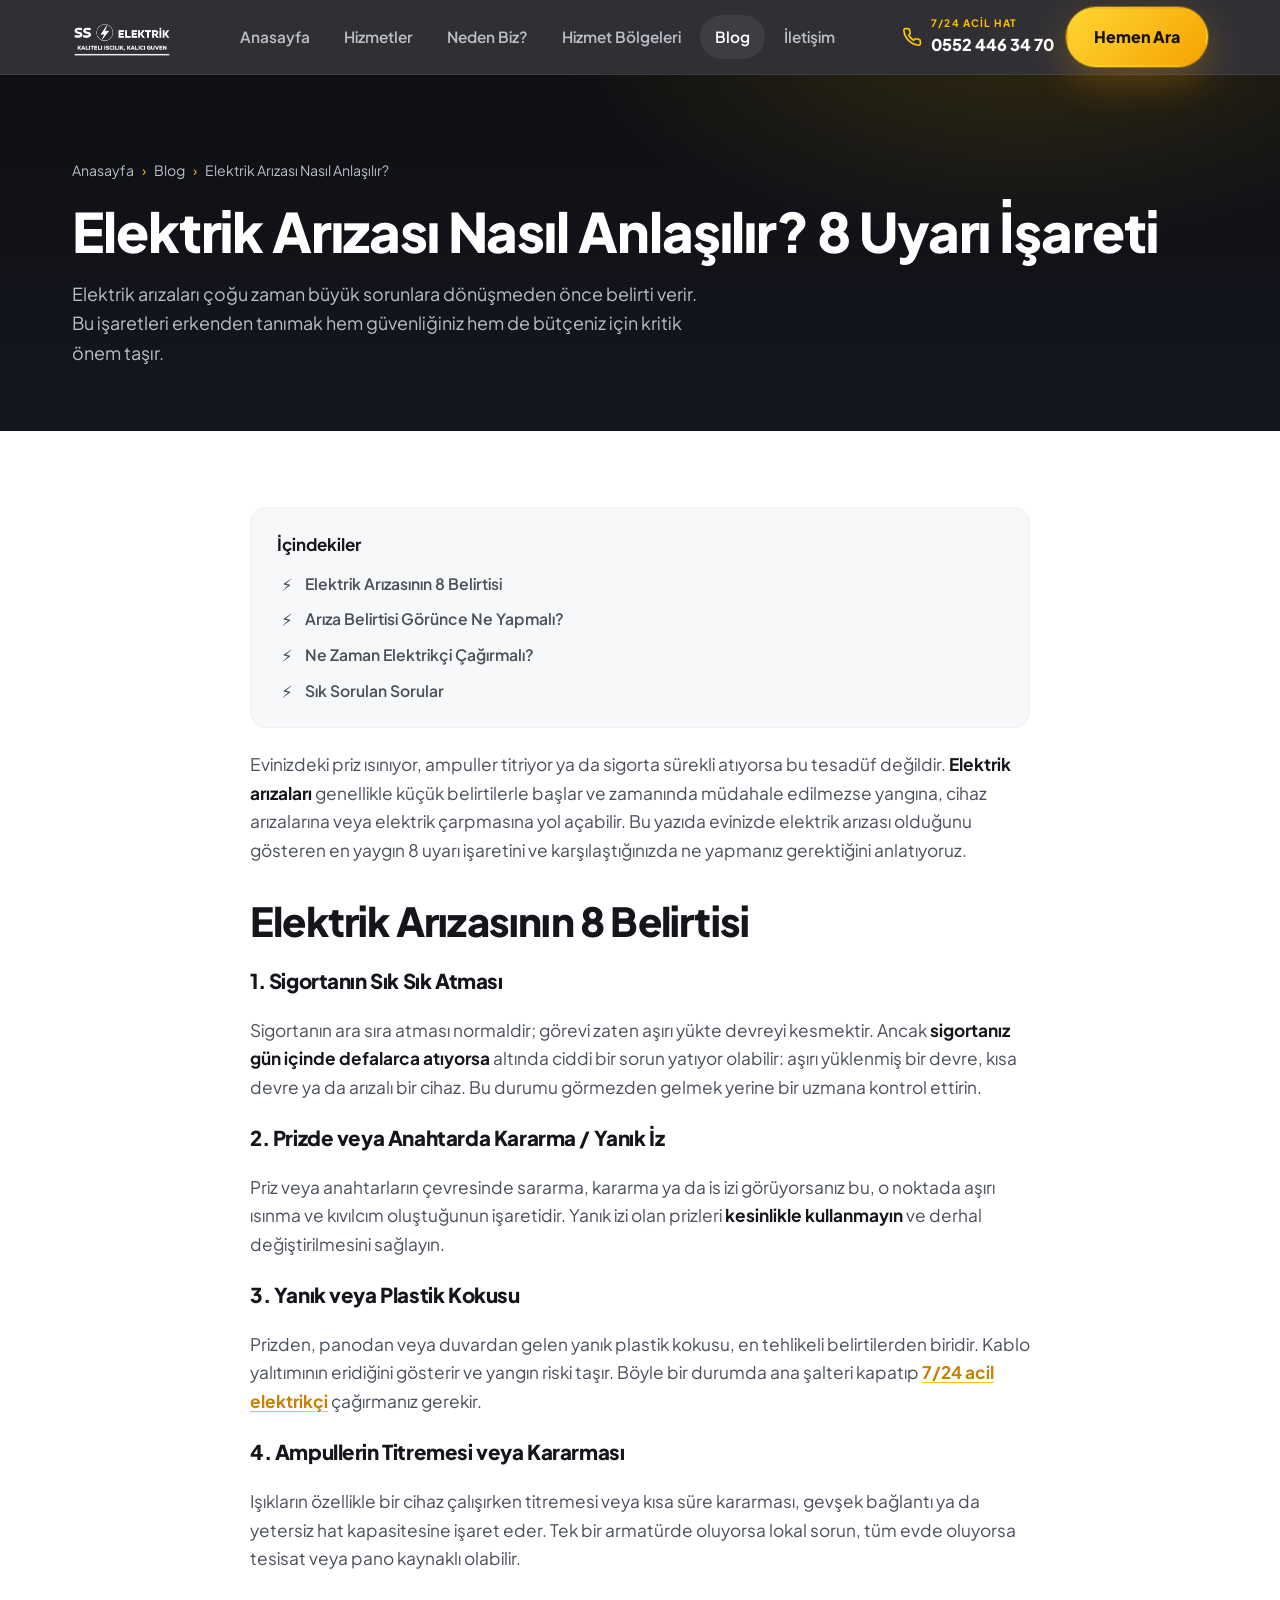
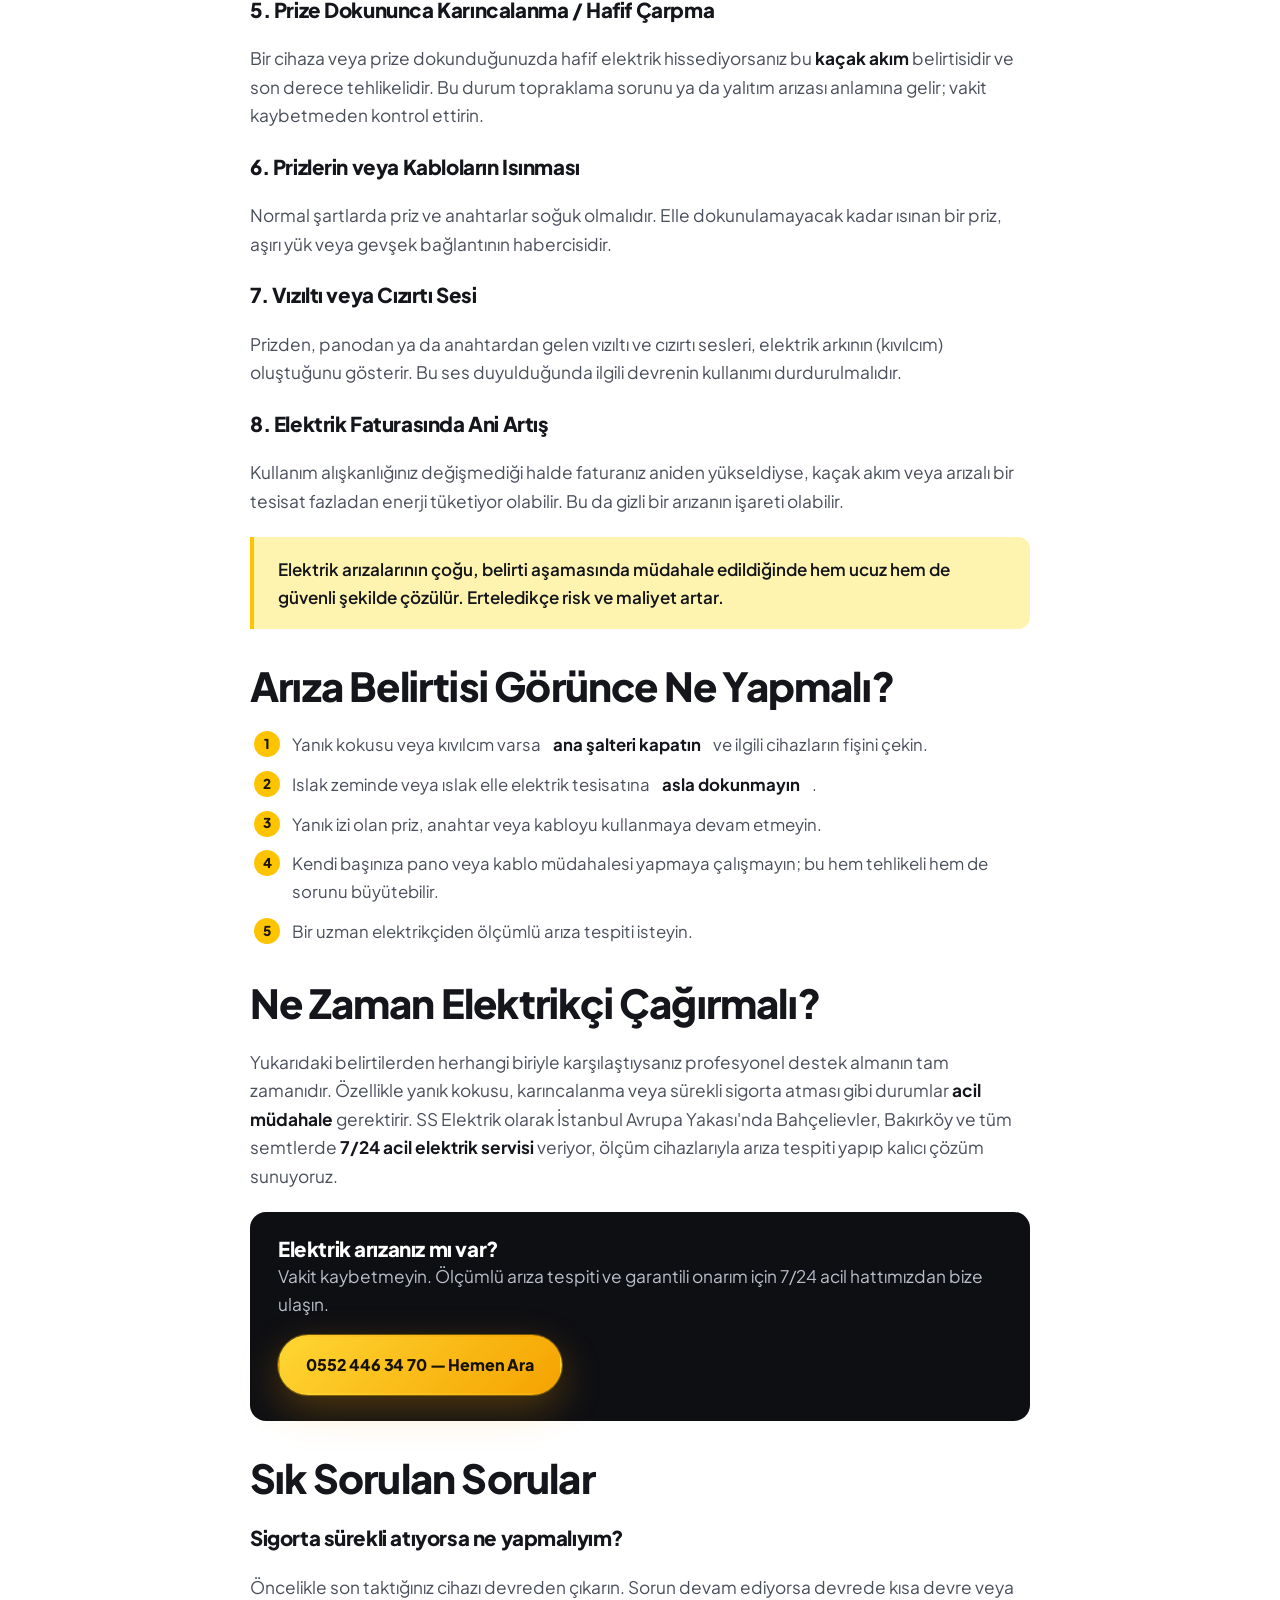
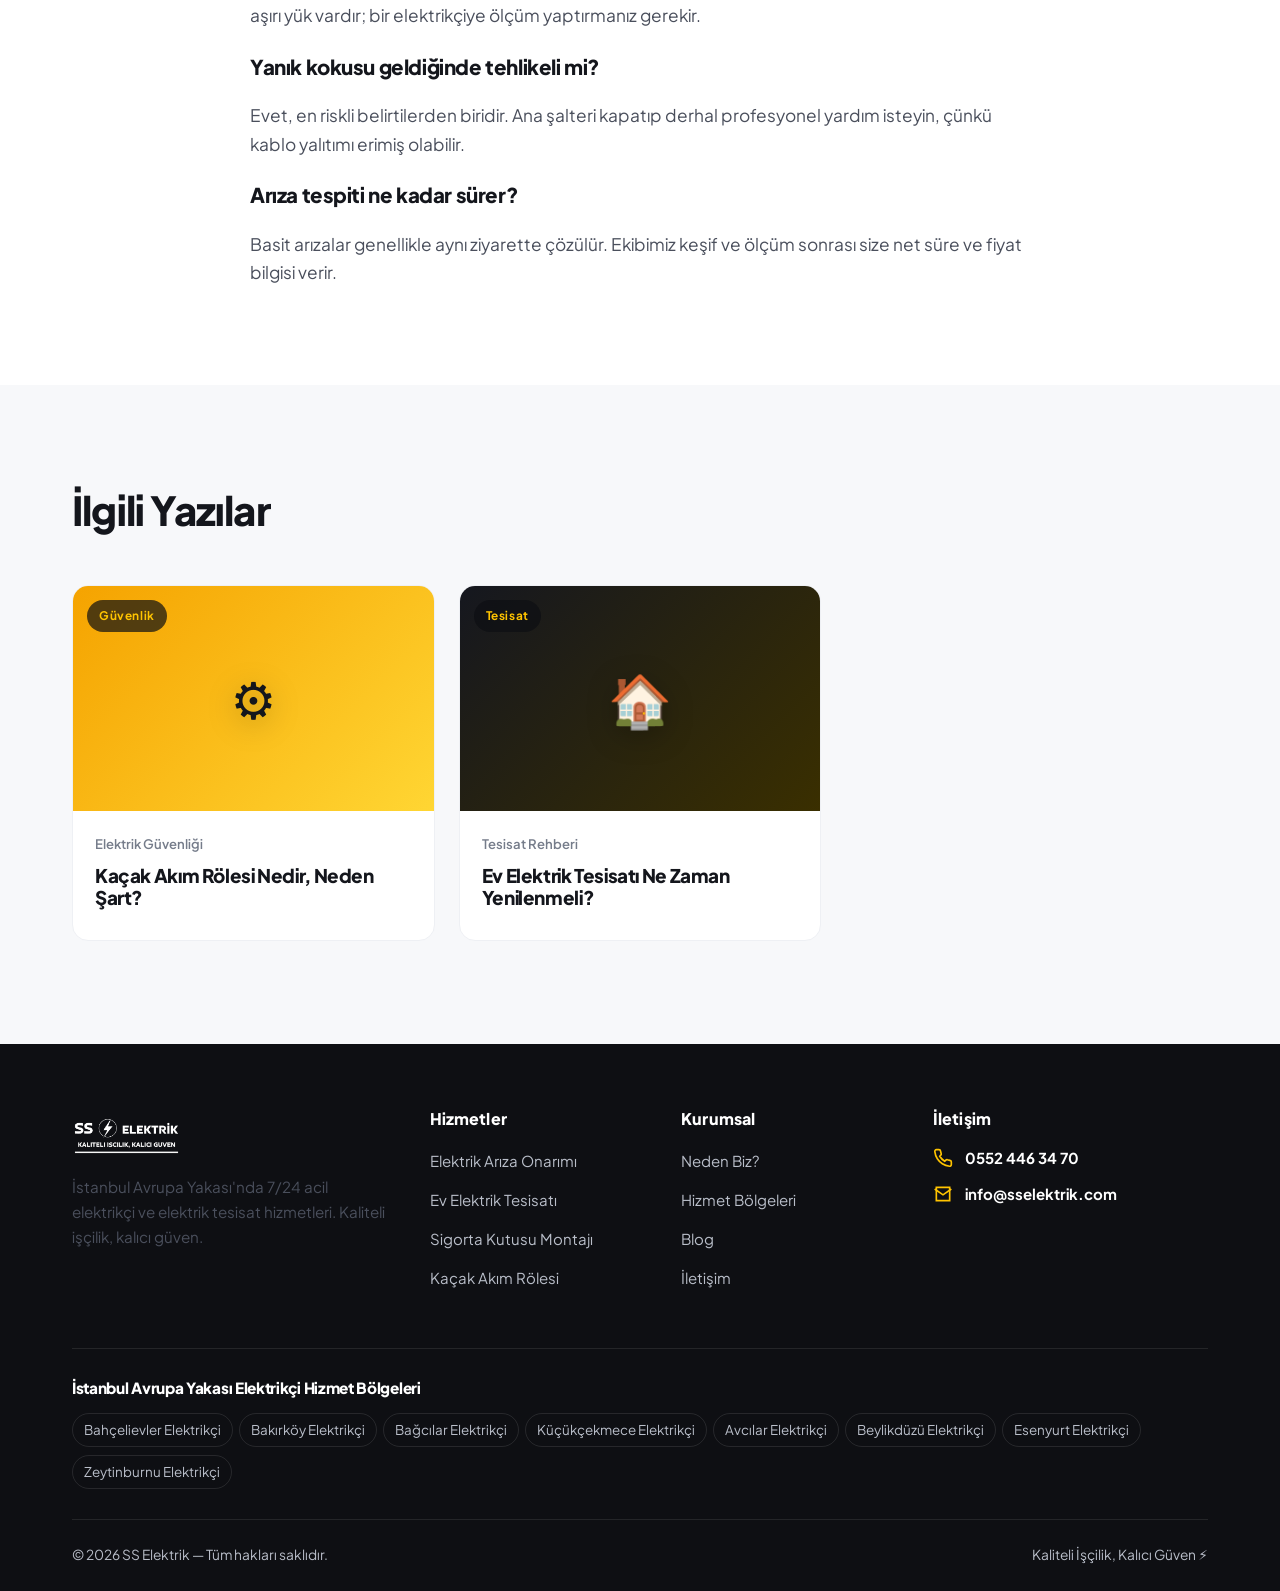
==== commit 443eb0c6: "Telefon numarasi Google Ads formatiyla birebir 0552 446 34 70 olarak guncellendi" ====
--- a/blog-elektrik-arizasi-nasil-anlasilir.html
+++ b/blog-elektrik-arizasi-nasil-anlasilir.html
@@ -3,6 +3,16 @@
 <head>
 <meta charset="utf-8">
 <meta name="viewport" content="width=device-width, initial-scale=1">
+
+<!-- Google tag (gtag.js) -->
+<script async src="https://www.googletagmanager.com/gtag/js?id=AW-18527982613"></script>
+<script>
+  window.dataLayer = window.dataLayer || [];
+  function gtag(){dataLayer.push(arguments);}
+  gtag('js', new Date());
+  gtag('config', 'AW-18527982613');
+</script>
+
 <title>Elektrik Arızası Nasıl Anlaşılır? 8 Uyarı İşareti | SS Elektrik</title>
 <meta name="description" content="Evinizde elektrik arızası olduğunu gösteren 8 önemli belirti: sigorta atması, prizde kararma, yanık kokusu ve daha fazlası. İstanbul Avrupa Yakası 7/24 acil elektrikçi için SS Elektrik.">
 <meta name="keywords" content="elektrik arızası nasıl anlaşılır, sigorta atması, prizde kararma, elektrik kaçağı belirtileri, kısa devre, acil elektrikçi istanbul">
@@ -52,7 +62,7 @@
     <div class="header-cta">
       <a href="tel:+905524463470" class="header-phone">
         <svg viewBox="0 0 24 24" fill="none" stroke="currentColor" stroke-width="2"><path d="M22 16.9v3a2 2 0 0 1-2.2 2 19.8 19.8 0 0 1-8.6-3 19.5 19.5 0 0 1-6-6 19.8 19.8 0 0 1-3-8.6A2 2 0 0 1 4.1 2h3a2 2 0 0 1 2 1.7c.1 1 .4 1.9.7 2.8a2 2 0 0 1-.5 2.1L8.1 9.9a16 16 0 0 0 6 6l1.3-1.3a2 2 0 0 1 2.1-.4c.9.3 1.8.6 2.8.7a2 2 0 0 1 1.7 2z"/></svg>
-        <span><small>7/24 Acil Hat</small>0 (552) 446 34 70</span>
+        <span><small>7/24 Acil Hat</small>0552 446 34 70</span>
       </a>
       <a href="tel:+905524463470" class="btn btn-primary">Hemen Ara</a>
     </div>
@@ -124,7 +134,7 @@
   <div class="callout">
     <h3>Elektrik arızanız mı var?</h3>
     <p>Vakit kaybetmeyin. Ölçümlü arıza tespiti ve garantili onarım için 7/24 acil hattımızdan bize ulaşın.</p>
-    <a href="tel:+905524463470" class="btn btn-primary">0 (552) 446 34 70 — Hemen Ara</a>
+    <a href="tel:+905524463470" class="btn btn-primary">0552 446 34 70 — Hemen Ara</a>
   </div>
 
   <h2 id="sss">Sık Sorulan Sorular</h2>
@@ -181,7 +191,7 @@
       <div class="footer-col">
         <h4>İletişim</h4>
         <ul class="footer-contact">
-          <li><svg viewBox="0 0 24 24" fill="none" stroke="currentColor" stroke-width="2"><path d="M22 16.9v3a2 2 0 0 1-2.2 2 19.8 19.8 0 0 1-8.6-3 19.5 19.5 0 0 1-6-6 19.8 19.8 0 0 1-3-8.6A2 2 0 0 1 4.1 2h3a2 2 0 0 1 2 1.7c.1 1 .4 1.9.7 2.8a2 2 0 0 1-.5 2.1L8.1 9.9a16 16 0 0 0 6 6l1.3-1.3a2 2 0 0 1 2.1-.4c.9.3 1.8.6 2.8.7a2 2 0 0 1 1.7 2z"/></svg><a href="tel:+905524463470">0 (552) 446 34 70</a></li>
+          <li><svg viewBox="0 0 24 24" fill="none" stroke="currentColor" stroke-width="2"><path d="M22 16.9v3a2 2 0 0 1-2.2 2 19.8 19.8 0 0 1-8.6-3 19.5 19.5 0 0 1-6-6 19.8 19.8 0 0 1-3-8.6A2 2 0 0 1 4.1 2h3a2 2 0 0 1 2 1.7c.1 1 .4 1.9.7 2.8a2 2 0 0 1-.5 2.1L8.1 9.9a16 16 0 0 0 6 6l1.3-1.3a2 2 0 0 1 2.1-.4c.9.3 1.8.6 2.8.7a2 2 0 0 1 1.7 2z"/></svg><a href="tel:+905524463470">0552 446 34 70</a></li>
           <li><svg viewBox="0 0 24 24" fill="none" stroke="currentColor" stroke-width="2"><path d="M4 4h16v16H4z"/><path d="m22 6-10 7L2 6"/></svg><a href="mailto:info@sselektrik.com">info@sselektrik.com</a></li>
         </ul>
       </div>
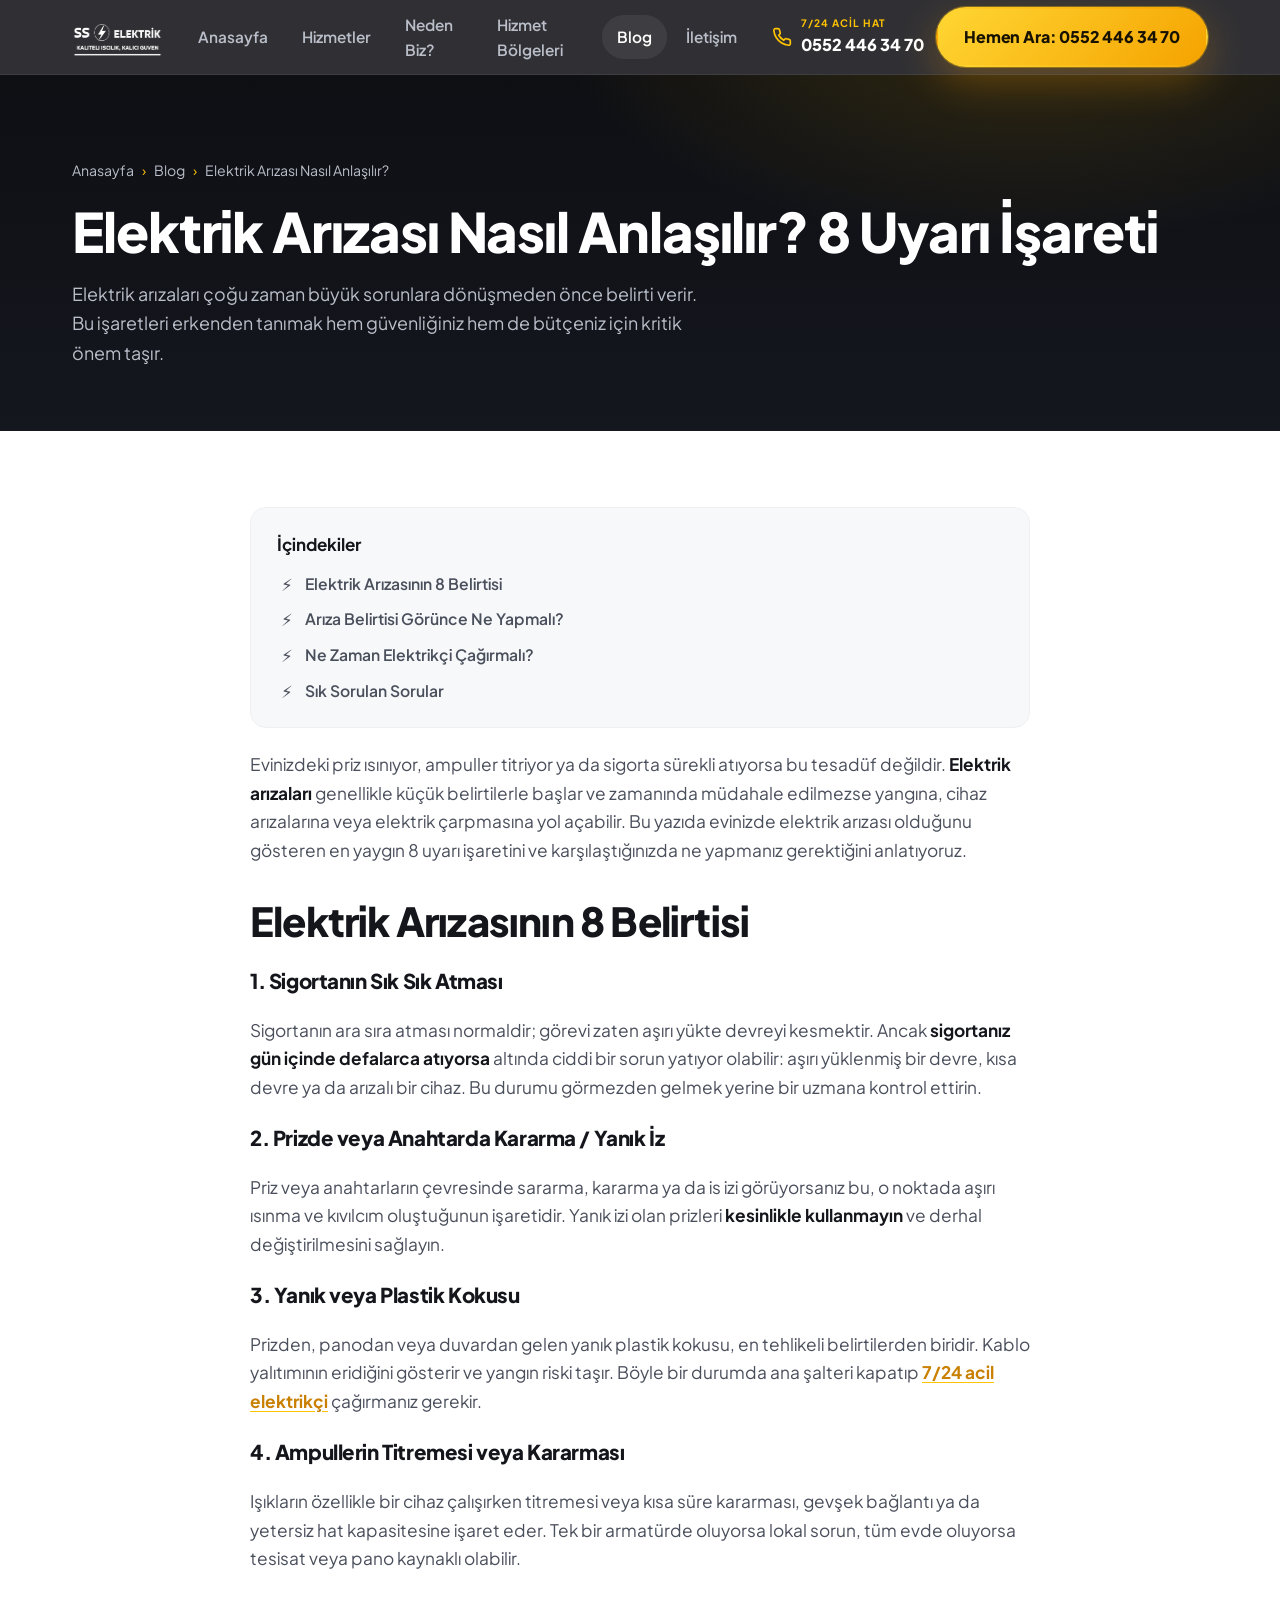
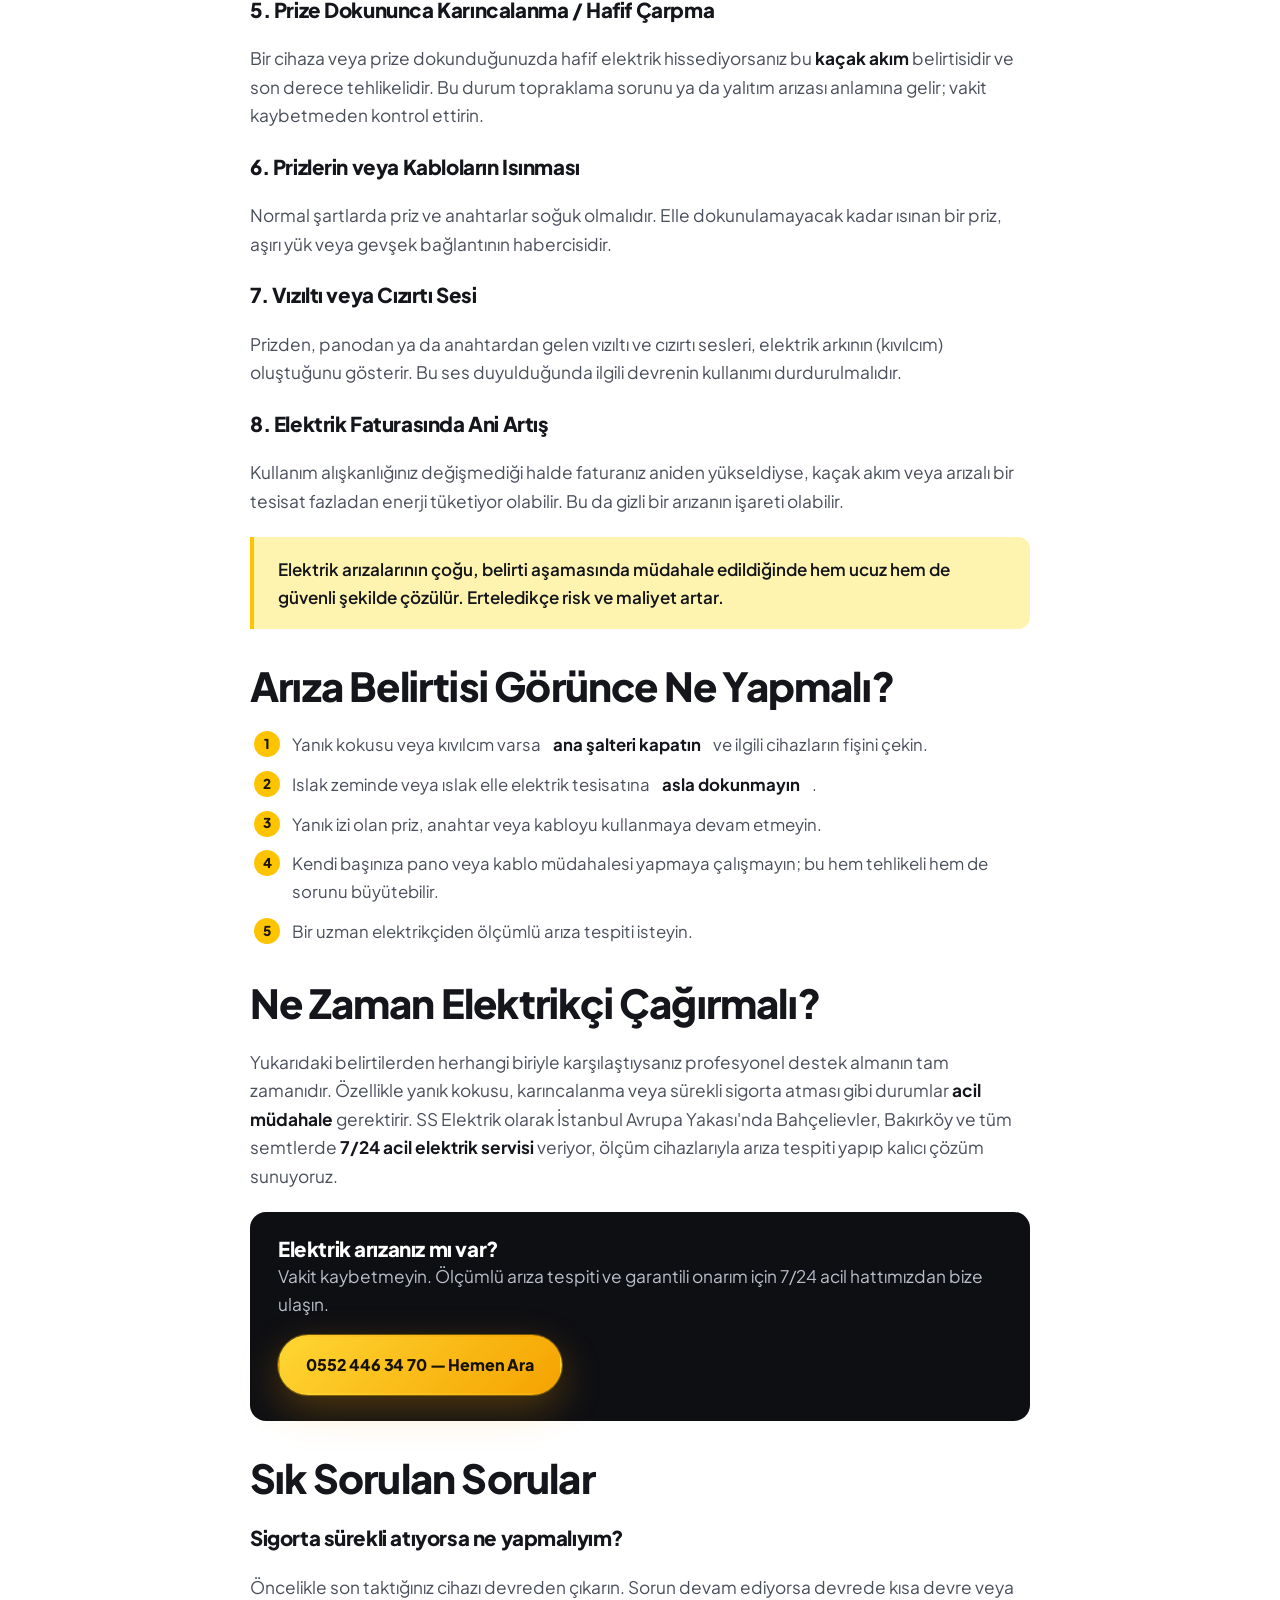
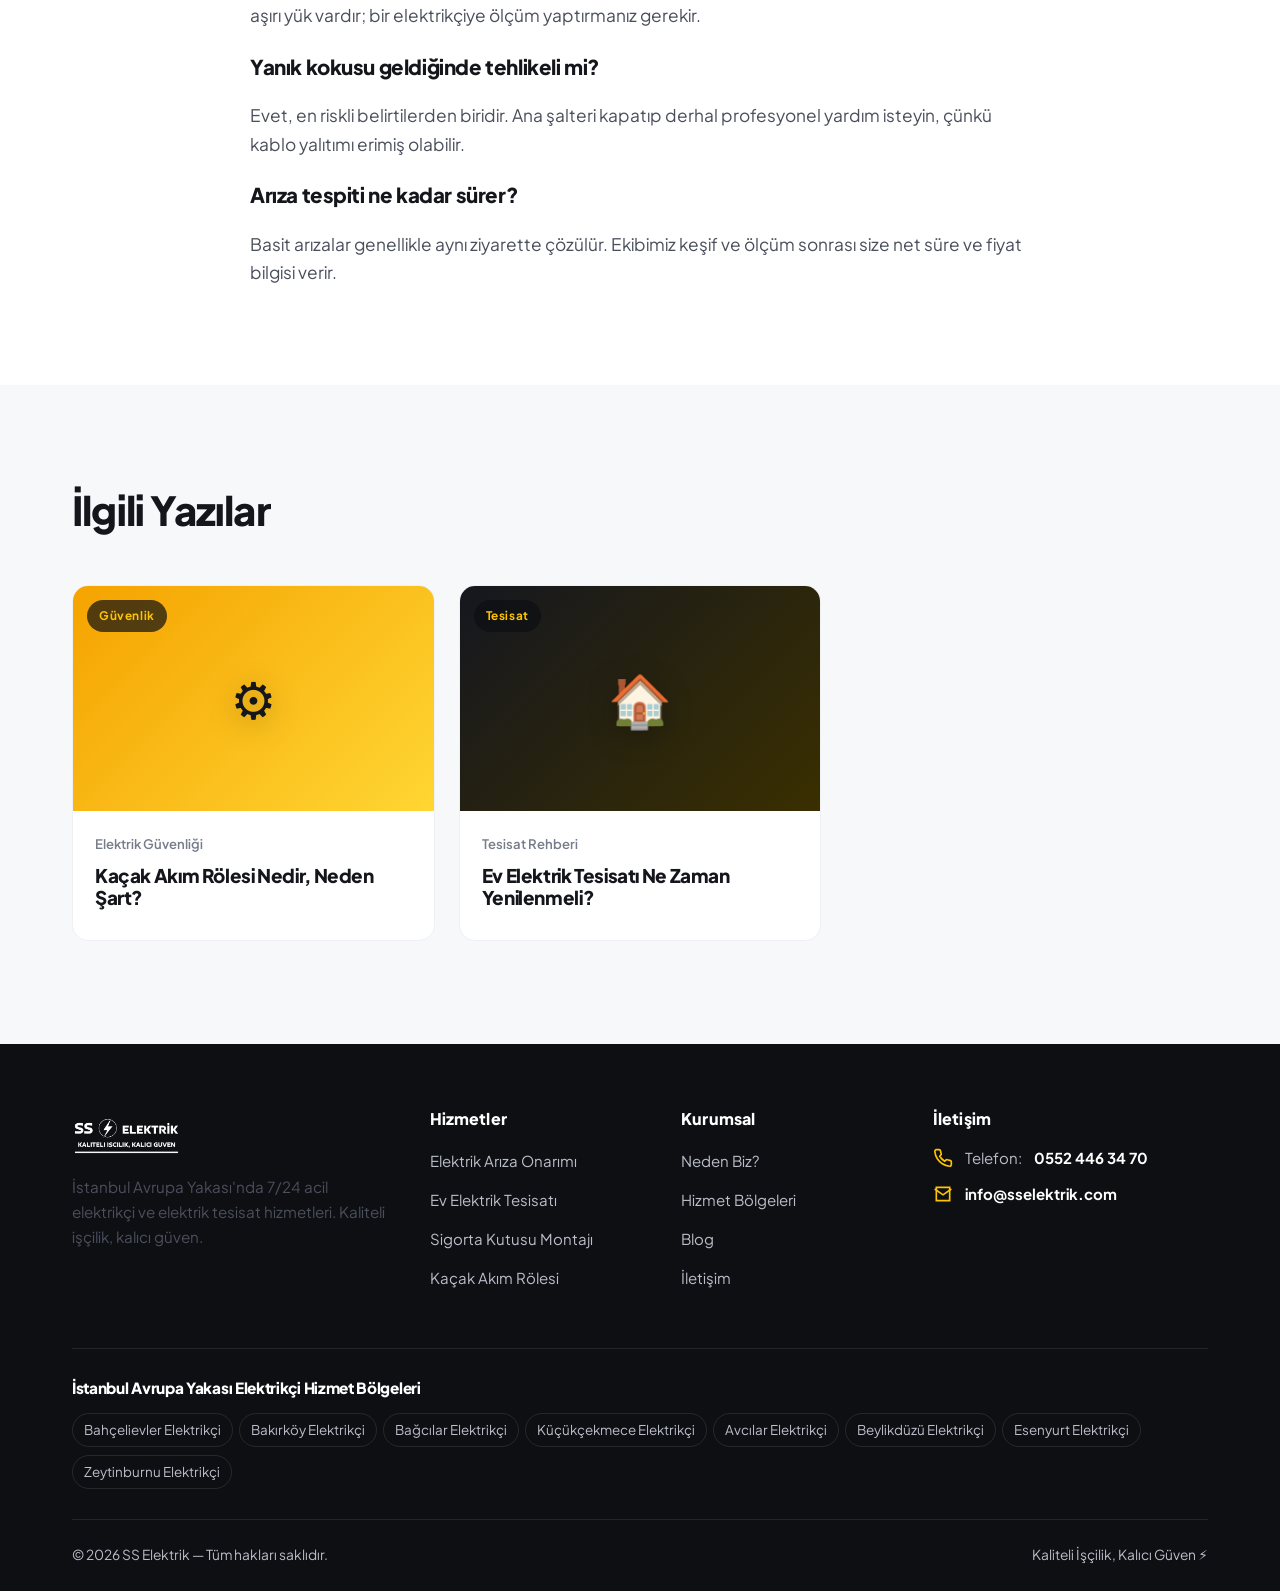
==== commit 17eaf9da: "Telefon numarasi butonlarin ve footer'in uzerine gorunur metin olarak eklendi (0552 446 34 70)" ====
--- a/blog-elektrik-arizasi-nasil-anlasilir.html
+++ b/blog-elektrik-arizasi-nasil-anlasilir.html
@@ -64,7 +64,7 @@
         <svg viewBox="0 0 24 24" fill="none" stroke="currentColor" stroke-width="2"><path d="M22 16.9v3a2 2 0 0 1-2.2 2 19.8 19.8 0 0 1-8.6-3 19.5 19.5 0 0 1-6-6 19.8 19.8 0 0 1-3-8.6A2 2 0 0 1 4.1 2h3a2 2 0 0 1 2 1.7c.1 1 .4 1.9.7 2.8a2 2 0 0 1-.5 2.1L8.1 9.9a16 16 0 0 0 6 6l1.3-1.3a2 2 0 0 1 2.1-.4c.9.3 1.8.6 2.8.7a2 2 0 0 1 1.7 2z"/></svg>
         <span><small>7/24 Acil Hat</small>0552 446 34 70</span>
       </a>
-      <a href="tel:+905524463470" class="btn btn-primary">Hemen Ara</a>
+      <a href="tel:+905524463470" class="btn btn-primary">Hemen Ara: 0552 446 34 70</a>
     </div>
     <button class="nav-toggle" aria-label="Menüyü aç"><svg viewBox="0 0 24 24" fill="none" stroke="currentColor" stroke-width="2"><path d="M3 12h18M3 6h18M3 18h18"/></svg></button>
   </div>
@@ -191,7 +191,7 @@
       <div class="footer-col">
         <h4>İletişim</h4>
         <ul class="footer-contact">
-          <li><svg viewBox="0 0 24 24" fill="none" stroke="currentColor" stroke-width="2"><path d="M22 16.9v3a2 2 0 0 1-2.2 2 19.8 19.8 0 0 1-8.6-3 19.5 19.5 0 0 1-6-6 19.8 19.8 0 0 1-3-8.6A2 2 0 0 1 4.1 2h3a2 2 0 0 1 2 1.7c.1 1 .4 1.9.7 2.8a2 2 0 0 1-.5 2.1L8.1 9.9a16 16 0 0 0 6 6l1.3-1.3a2 2 0 0 1 2.1-.4c.9.3 1.8.6 2.8.7a2 2 0 0 1 1.7 2z"/></svg><a href="tel:+905524463470">0552 446 34 70</a></li>
+          <li><svg viewBox="0 0 24 24" fill="none" stroke="currentColor" stroke-width="2"><path d="M22 16.9v3a2 2 0 0 1-2.2 2 19.8 19.8 0 0 1-8.6-3 19.5 19.5 0 0 1-6-6 19.8 19.8 0 0 1-3-8.6A2 2 0 0 1 4.1 2h3a2 2 0 0 1 2 1.7c.1 1 .4 1.9.7 2.8a2 2 0 0 1-.5 2.1L8.1 9.9a16 16 0 0 0 6 6l1.3-1.3a2 2 0 0 1 2.1-.4c.9.3 1.8.6 2.8.7a2 2 0 0 1 1.7 2z"/></svg>Telefon: <a href="tel:+905524463470">0552 446 34 70</a></li>
           <li><svg viewBox="0 0 24 24" fill="none" stroke="currentColor" stroke-width="2"><path d="M4 4h16v16H4z"/><path d="m22 6-10 7L2 6"/></svg><a href="mailto:info@sselektrik.com">info@sselektrik.com</a></li>
         </ul>
       </div>
@@ -217,7 +217,7 @@
 </footer>
 
 <div class="mobile-call-bar">
-  <a href="tel:+905524463470" class="m-call"><svg viewBox="0 0 24 24" fill="none" stroke="currentColor" stroke-width="2"><path d="M22 16.9v3a2 2 0 0 1-2.2 2 19.8 19.8 0 0 1-8.6-3 19.5 19.5 0 0 1-6-6 19.8 19.8 0 0 1-3-8.6A2 2 0 0 1 4.1 2h3a2 2 0 0 1 2 1.7c.1 1 .4 1.9.7 2.8a2 2 0 0 1-.5 2.1L8.1 9.9a16 16 0 0 0 6 6l1.3-1.3a2 2 0 0 1 2.1-.4c.9.3 1.8.6 2.8.7a2 2 0 0 1 1.7 2z"/></svg> Hemen Ara</a>
+  <a href="tel:+905524463470" class="m-call"><svg viewBox="0 0 24 24" fill="none" stroke="currentColor" stroke-width="2"><path d="M22 16.9v3a2 2 0 0 1-2.2 2 19.8 19.8 0 0 1-8.6-3 19.5 19.5 0 0 1-6-6 19.8 19.8 0 0 1-3-8.6A2 2 0 0 1 4.1 2h3a2 2 0 0 1 2 1.7c.1 1 .4 1.9.7 2.8a2 2 0 0 1-.5 2.1L8.1 9.9a16 16 0 0 0 6 6l1.3-1.3a2 2 0 0 1 2.1-.4c.9.3 1.8.6 2.8.7a2 2 0 0 1 1.7 2z"/></svg> 0552 446 34 70</a>
   <a href="https://wa.me/905524463470" class="m-wa" target="_blank" rel="noopener"><svg viewBox="0 0 24 24" fill="currentColor"><path d="M.057 24l1.687-6.163a11.867 11.867 0 0 1-1.587-5.946C.16 5.335 5.495 0 12.05 0a11.817 11.817 0 0 1 8.413 3.488 11.824 11.824 0 0 1 3.48 8.414c-.003 6.557-5.338 11.892-11.893 11.892a11.9 11.9 0 0 1-5.688-1.448L.057 24zm6.597-3.807c1.676.995 3.276 1.591 5.392 1.592 5.448 0 9.886-4.434 9.889-9.885.002-5.462-4.415-9.89-9.881-9.892-5.452 0-9.887 4.434-9.889 9.884a9.87 9.87 0 0 0 1.517 5.26l-.999 3.648 3.741-.981zm11.387-5.464c-.074-.124-.272-.198-.57-.347-.297-.149-1.758-.868-2.031-.967-.272-.099-.47-.149-.669.149-.198.297-.768.967-.941 1.165-.173.198-.347.223-.644.074-.297-.149-1.255-.462-2.39-1.475-.883-.788-1.48-1.761-1.653-2.059-.173-.297-.018-.458.13-.606.134-.133.297-.347.446-.521.151-.172.2-.296.3-.495.099-.198.05-.372-.025-.521-.075-.148-.669-1.611-.916-2.206-.242-.579-.487-.501-.669-.51l-.57-.01c-.198 0-.52.074-.792.372s-1.04 1.017-1.04 2.479 1.065 2.876 1.213 3.074c.149.198 2.095 3.2 5.076 4.487.709.306 1.263.489 1.694.626.712.226 1.36.194 1.872.118.571-.085 1.758-.719 2.006-1.413.248-.695.248-1.29.173-1.414z"/></svg> WhatsApp</a>
 </div>
 
--- a/css/style.css
+++ b/css/style.css
@@ -438,7 +438,7 @@
     display: grid; grid-template-columns: 1fr 1fr; position: fixed; bottom: 0; left: 0; right: 0; z-index: 70;
     box-shadow: 0 -6px 24px rgba(0,0,0,.22);
   }
-  .mobile-call-bar a { padding: 16px 12px; display: flex; align-items: center; justify-content: center; gap: 9px; font-weight: 800; font-size: 1.02rem; }
+  .mobile-call-bar a { padding: 15px 8px; display: flex; align-items: center; justify-content: center; gap: 7px; font-weight: 800; font-size: clamp(0.88rem, 3.8vw, 1.02rem); white-space: nowrap; }
   .mobile-call-bar a svg { width: 21px; height: 21px; }
   .mobile-call-bar .m-call { background: linear-gradient(135deg, var(--yellow-bright), var(--gold)); color: #1a1400; }
   .mobile-call-bar .m-wa { background: #25D366; color: #fff; }
